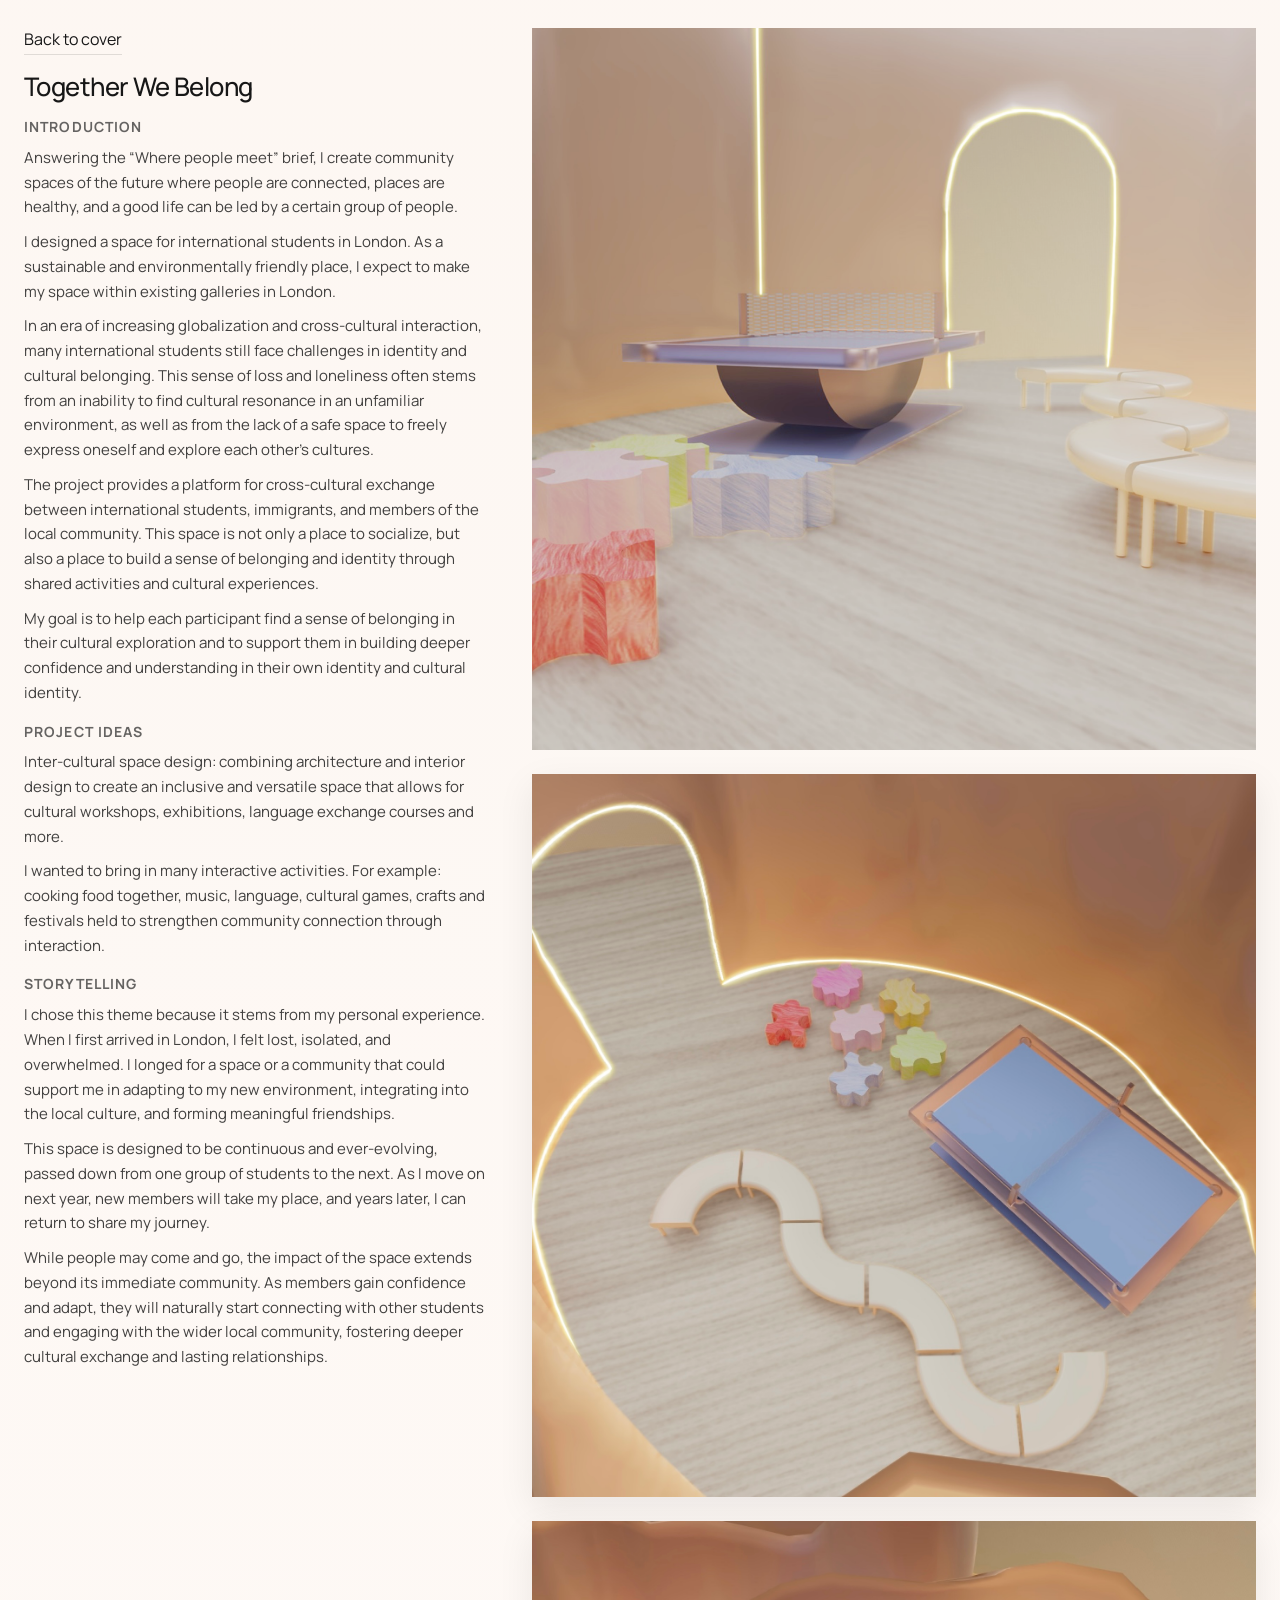
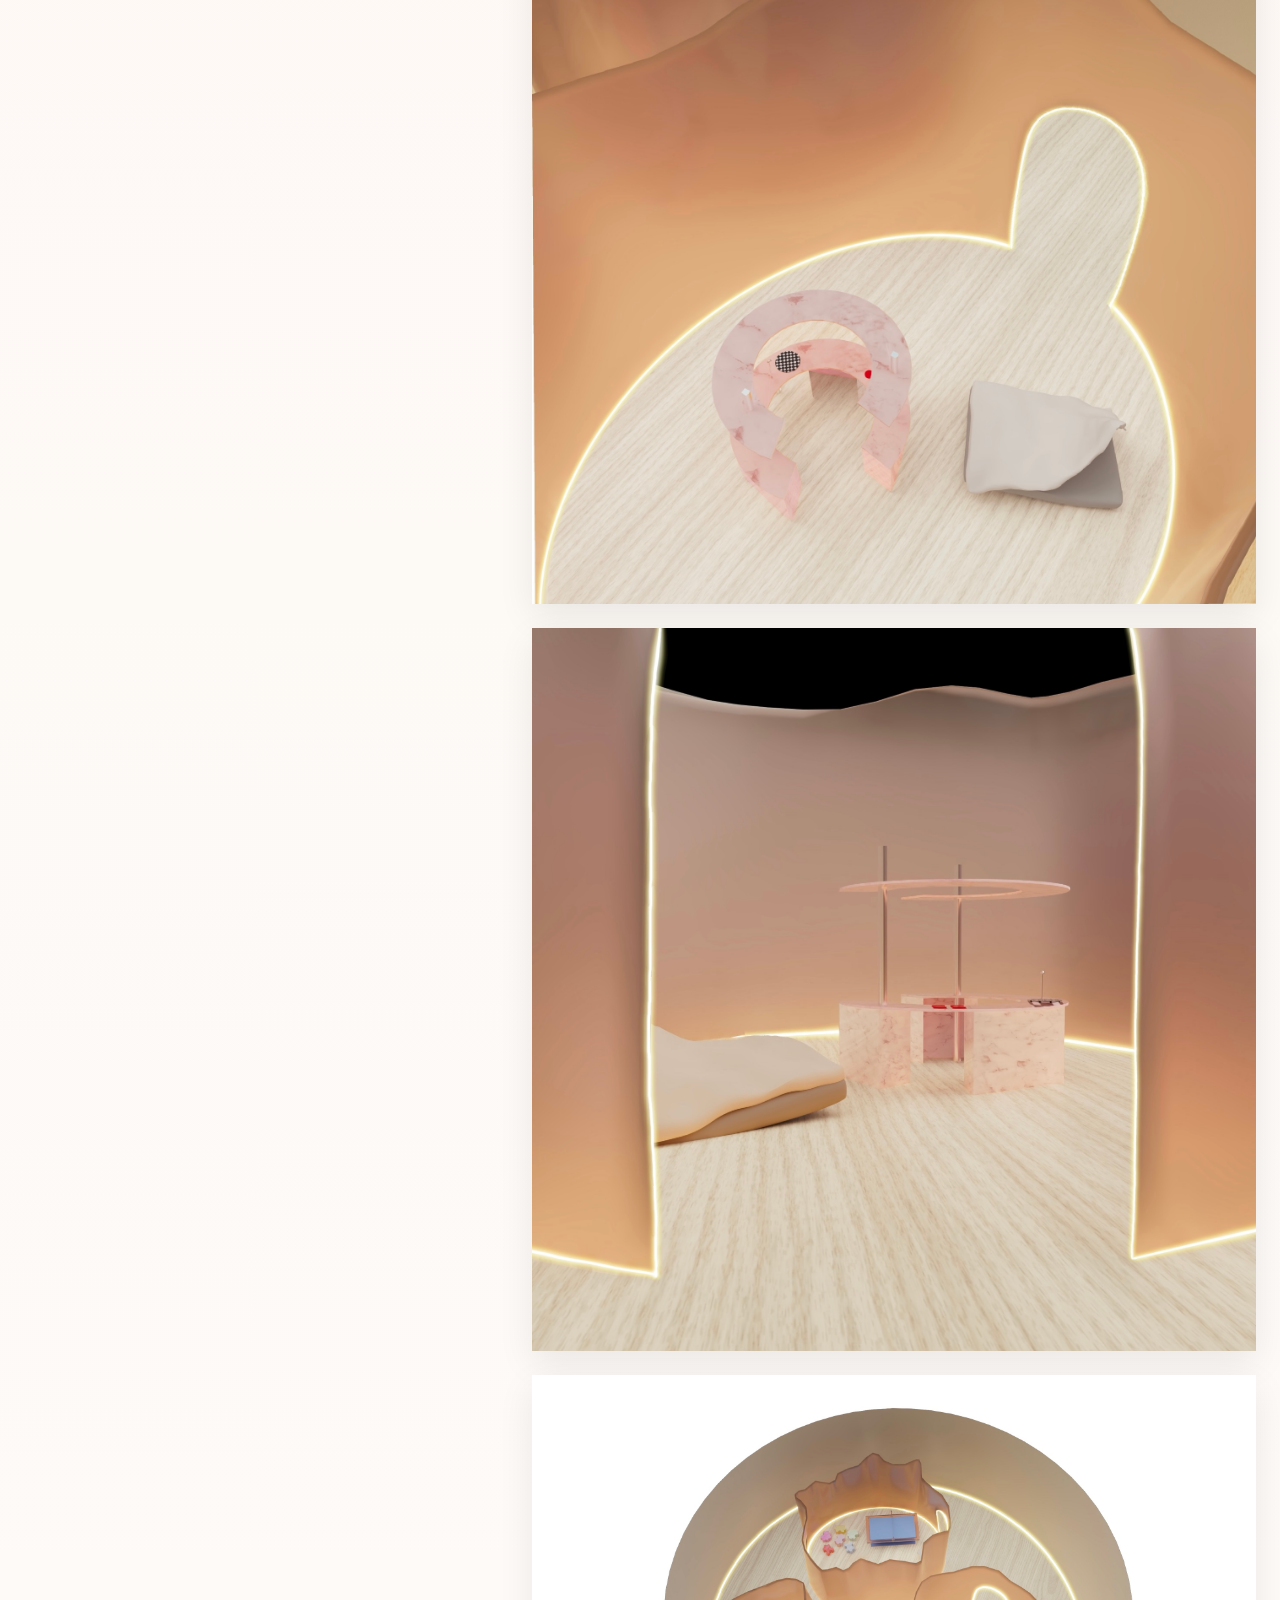
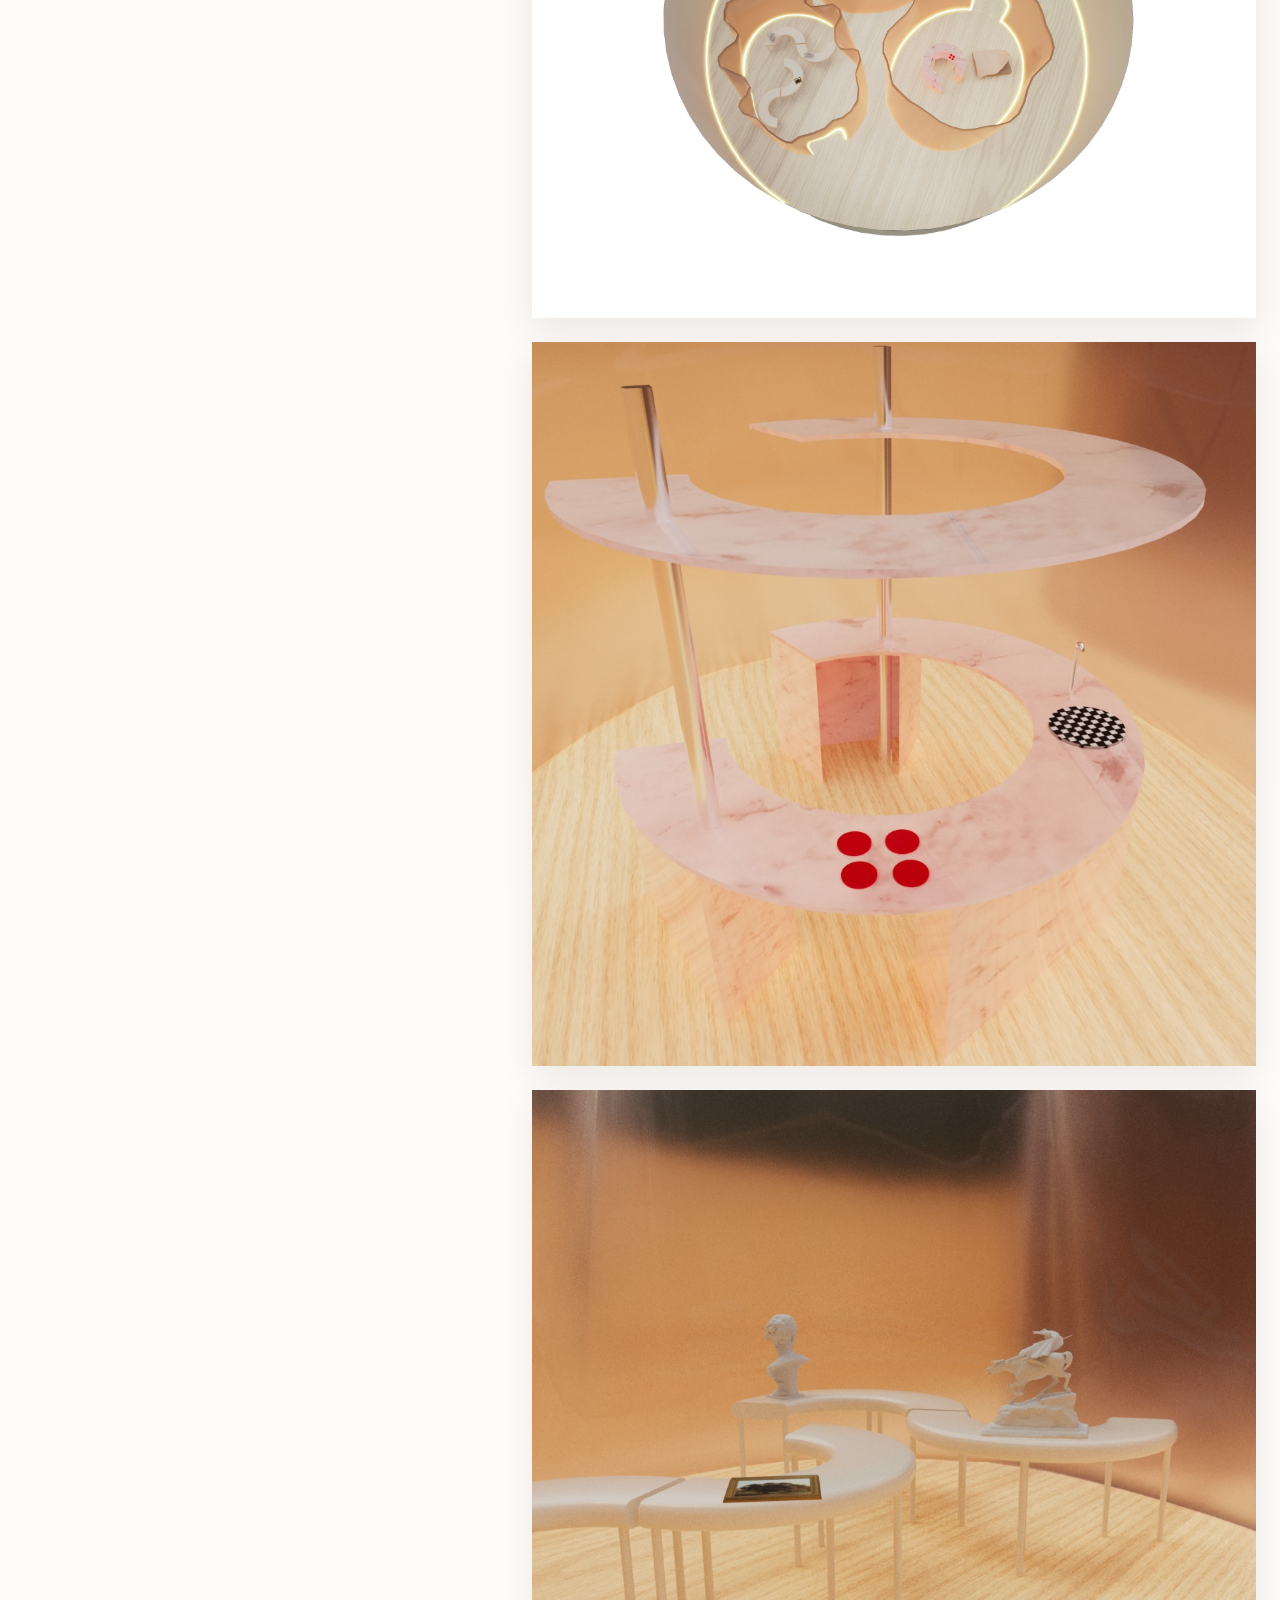
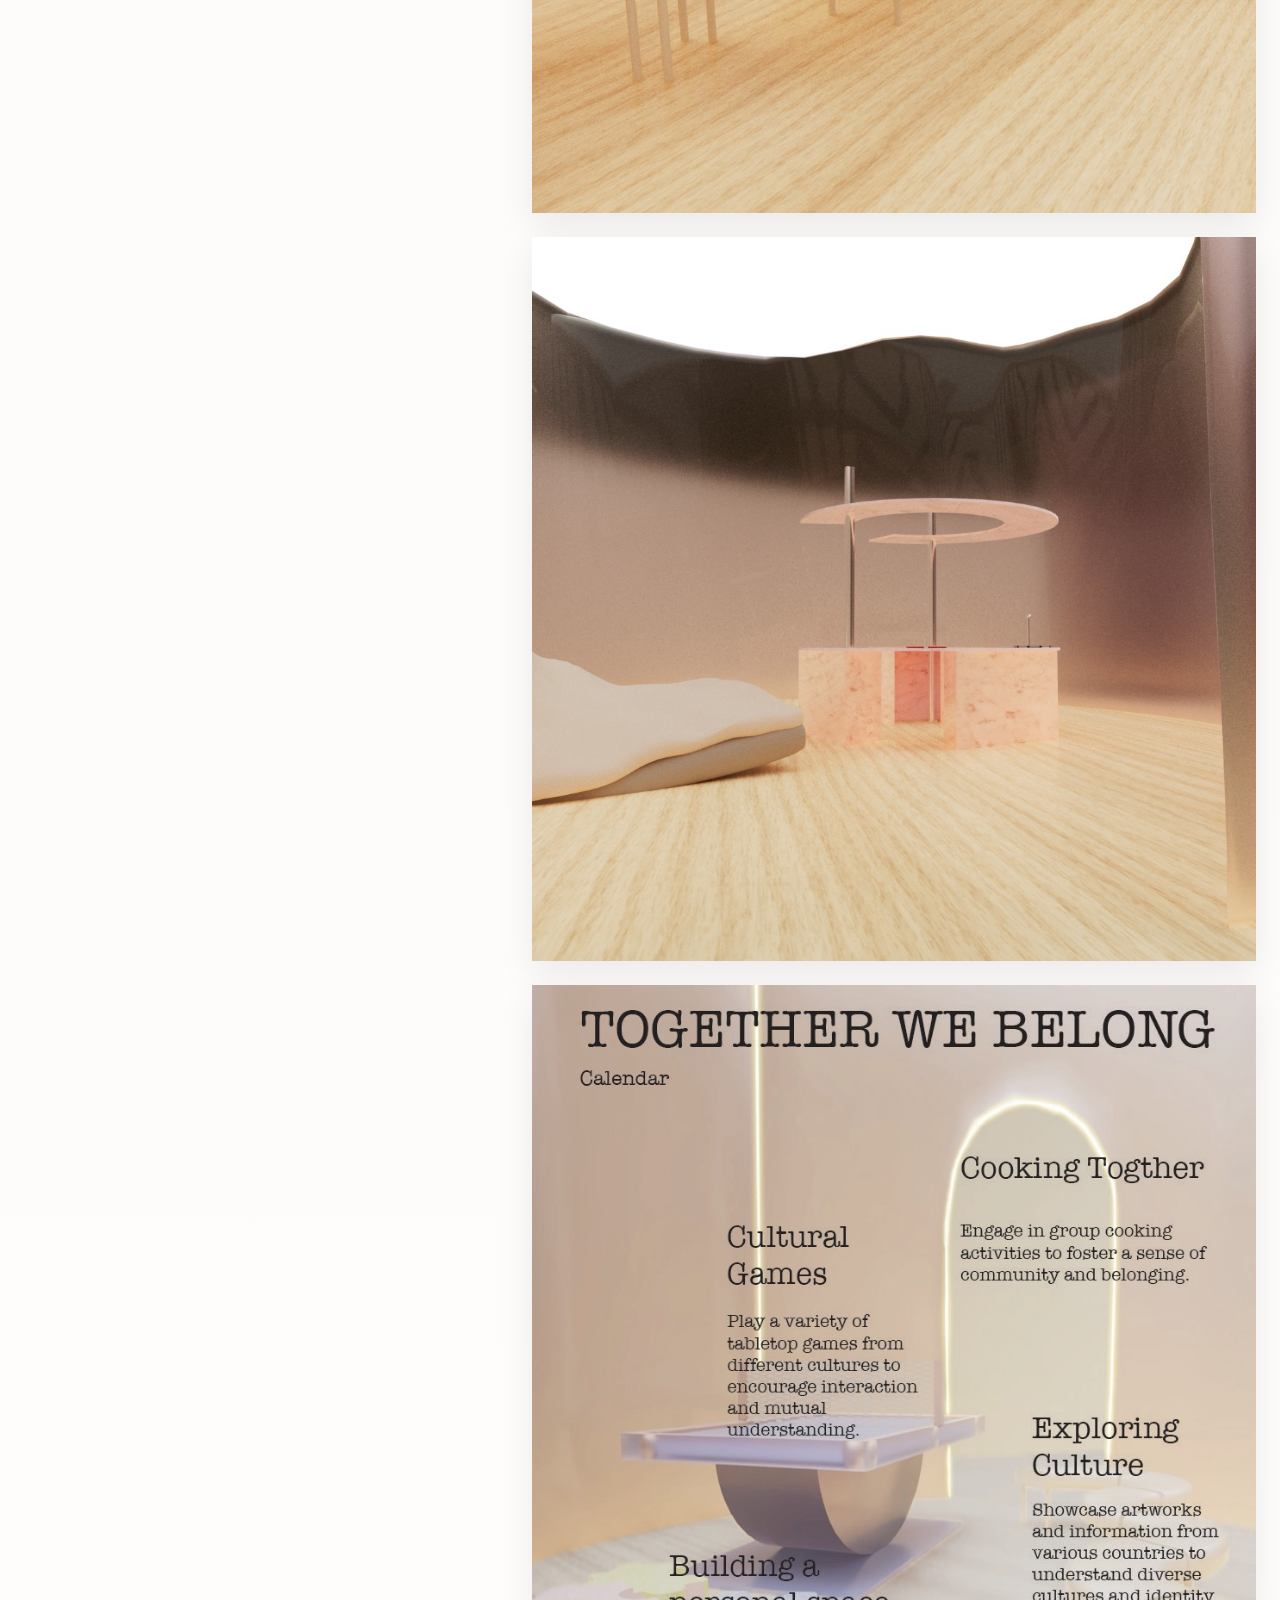
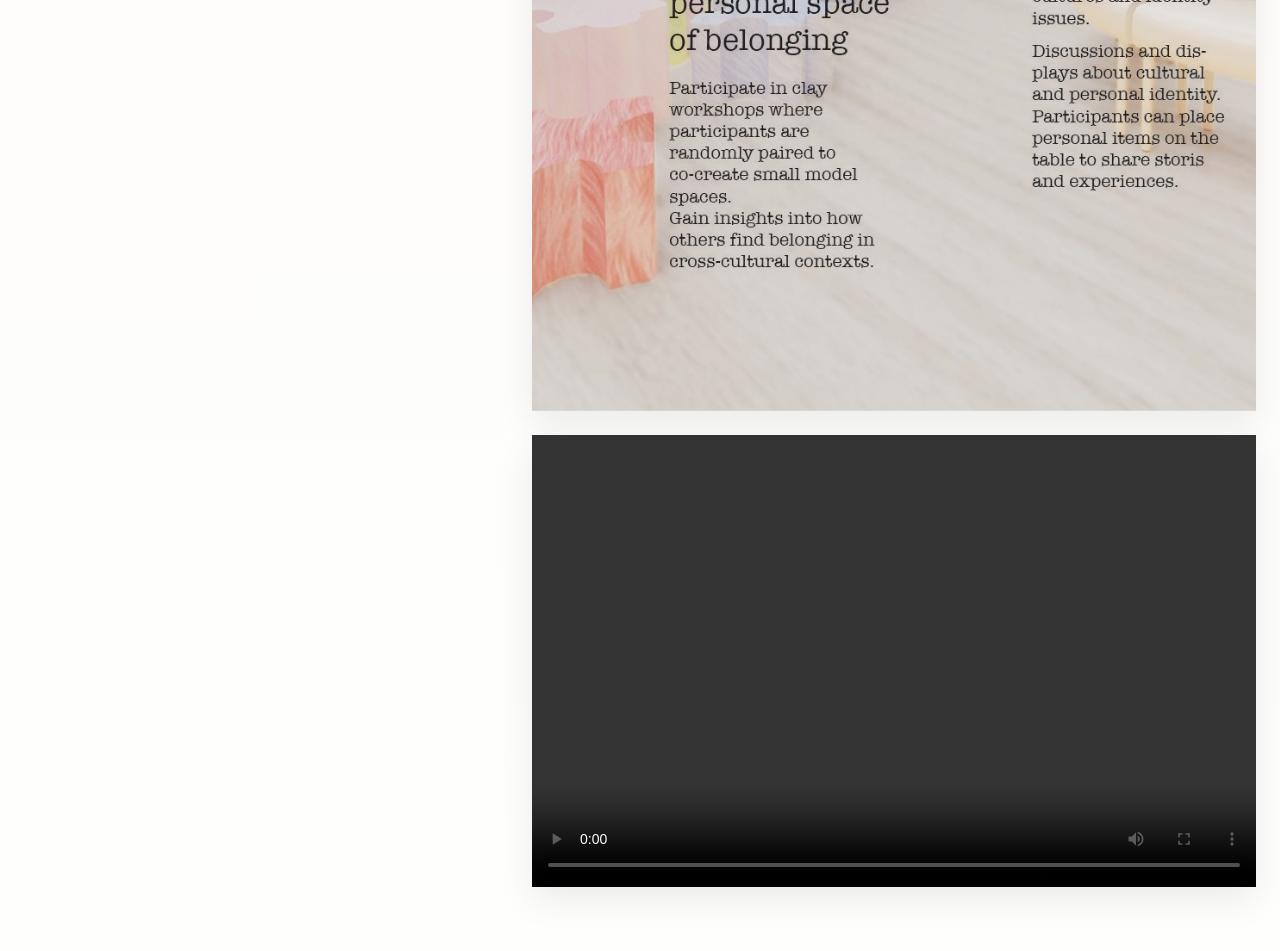
==== project-1.html @ 20ea22ce "Initial portfolio site" ====
<!DOCTYPE html>
<html lang="zh-CN">
  <head>
    <meta charset="UTF-8" />
    <meta name="viewport" content="width=device-width, initial-scale=1.0" />
    <title>Together We Belong</title>
    <link rel="preconnect" href="https://fonts.googleapis.com" />
    <link rel="preconnect" href="https://fonts.gstatic.com" crossorigin />
    <link
      href="https://fonts.googleapis.com/css2?family=Cormorant+Garamond:wght@400;500;600&family=Manrope:wght@400;500;700&display=swap"
      rel="stylesheet"
    />
    <link rel="stylesheet" href="styles.css" />
  </head>
  <body class="detail-page">
    <main class="detail-shell detail-layout">
      <aside class="detail-sidebar">
        <a class="back-link" href="index.html">Back to cover</a>
        <h1 class="project-one-title">Together We Belong</h1>

        <section class="detail-text-block">
          <h2>Introduction</h2>
          <p>
            Answering the “Where people meet” brief, I create community spaces
            of the future where people are connected, places are healthy, and a
            good life can be led by a certain group of people.
          </p>
          <p>
            I designed a space for international students in London. As a
            sustainable and environmentally friendly place, I expect to make my
            space within existing galleries in London.
          </p>
          <p>
            In an era of increasing globalization and cross-cultural
            interaction, many international students still face challenges in
            identity and cultural belonging. This sense of loss and loneliness
            often stems from an inability to find cultural resonance in an
            unfamiliar environment, as well as from the lack of a safe space to
            freely express oneself and explore each other’s cultures.
          </p>
          <p>
            The project provides a platform for cross-cultural exchange between
            international students, immigrants, and members of the local
            community. This space is not only a place to socialize, but also a
            place to build a sense of belonging and identity through shared
            activities and cultural experiences.
          </p>
          <p>
            My goal is to help each participant find a sense of belonging in
            their cultural exploration and to support them in building deeper
            confidence and understanding in their own identity and cultural
            identity.
          </p>
        </section>

        <section class="detail-text-block">
          <h2>Project ideas</h2>
          <p>
            Inter-cultural space design: combining architecture and interior
            design to create an inclusive and versatile space that allows for
            cultural workshops, exhibitions, language exchange courses and more.
          </p>
          <p>
            I wanted to bring in many interactive activities. For example:
            cooking food together, music, language, cultural games, crafts and
            festivals held to strengthen community connection through
            interaction.
          </p>
        </section>

        <section class="detail-text-block">
          <h2>Storytelling</h2>
          <p>
            I chose this theme because it stems from my personal experience.
            When I first arrived in London, I felt lost, isolated, and
            overwhelmed. I longed for a space or a community that could support
            me in adapting to my new environment, integrating into the local
            culture, and forming meaningful friendships.
          </p>
          <p>
            This space is designed to be continuous and ever-evolving, passed
            down from one group of students to the next. As I move on next
            year, new members will take my place, and years later, I can return
            to share my journey.
          </p>
          <p>
            While people may come and go, the impact of the space extends
            beyond its immediate community. As members gain confidence and
            adapt, they will naturally start connecting with other students and
            engaging with the wider local community, fostering deeper cultural
            exchange and lasting relationships.
          </p>
        </section>
      </aside>

      <section class="detail-media-stack" aria-label="Together We Belong images">
        <figure class="detail-media-item detail-media-feature">
          <img src="1/Untitled-1.png" alt="Together We Belong cover image" />
        </figure>
        <figure class="detail-media-item"><img src="1/IMG_9172.JPG" alt="Together We Belong image 1" /></figure>
        <figure class="detail-media-item"><img src="1/IMG_9174.JPG" alt="Together We Belong image 2" /></figure>
        <figure class="detail-media-item"><img src="1/IMG_9175 2.JPG" alt="Together We Belong image 3" /></figure>
        <figure class="detail-media-item"><img src="1/IMG_9176.JPG" alt="Together We Belong image 4" /></figure>
        <figure class="detail-media-item"><img src="1/WhatsApp Image 2025-01-26 at 13.51.11.jpeg" alt="Together We Belong image 5" /></figure>
        <figure class="detail-media-item"><img src="1/WhatsApp Image 2025-01-26 at 13.51.11 (2).jpeg" alt="Together We Belong image 6" /></figure>
        <figure class="detail-media-item"><img src="1/WhatsApp Image 2025-01-26 at 14.06.18 (1).jpeg" alt="Together We Belong image 7" /></figure>
        <figure class="detail-media-item"><img src="1/jj.jpg" alt="Together We Belong image 8" /></figure>
        <figure class="detail-media-item detail-media-video">
          <video controls preload="metadata" src="1/cargo.mov"></video>
        </figure>
      </section>
    </main>
  </body>
</html>
---- styles.css ----
:root {
  --bg: #f8f6f1;
  --text: #171717;
  --muted: rgba(23, 23, 23, 0.66);
  --shadow: 0 22px 60px rgba(0, 0, 0, 0.16);
  --card: rgba(255, 255, 255, 0.72);
  --line: rgba(23, 23, 23, 0.12);
}

* {
  box-sizing: border-box;
}

html,
body {
  margin: 0;
  min-height: 100%;
}

body {
  font-family: "Manrope", sans-serif;
  color: var(--text);
  background: var(--bg);
}

html {
  scroll-behavior: smooth;
}

.home-shell {
  position: relative;
}

img,
video {
  display: block;
  max-width: 100%;
}

button {
  font: inherit;
}

.cover-shell {
  position: relative;
  height: 100vh;
  overflow: hidden;
  background: #fff;
  isolation: isolate;
}

.side-nav {
  position: absolute;
  top: 30px;
  left: 18px;
  bottom: 26px;
  z-index: 32;
  display: flex;
  flex-direction: column;
  justify-content: space-between;
  pointer-events: auto;
}

.side-nav-item {
  display: flex;
  flex-direction: column;
  gap: 8px;
  color: #c9c9c9;
  text-decoration: none;
  font-family: "Lato", sans-serif;
}

.side-nav-index {
  font-size: 12px;
  line-height: 1;
  font-weight: 400;
  letter-spacing: -0.03em;
  font-family: "Lato", sans-serif;
}

.side-nav-label {
  font-size: clamp(12px, 0.96vw, 20px);
  line-height: 1;
  font-weight: 400;
  letter-spacing: -0.04em;
  margin-left: 44px;
}

.background-layer {
  position: absolute;
  inset: 0;
  padding: 30px 36px 0;
  background: #fff;
  opacity: 0;
  transform: scale(1.08);
  z-index: 0;
  will-change: transform, opacity;
  backface-visibility: hidden;
}

.background-copy {
  position: absolute;
  top: 30px;
  left: 92px;
  right: 92px;
  z-index: 30;
  width: 100%;
  color: #fff;
  display: grid;
  grid-template-columns: minmax(0, 1fr) minmax(320px, 560px);
  gap: 28px;
  align-items: start;
  pointer-events: none;
  mix-blend-mode: difference;
  isolation: isolate;
}

.background-title {
  margin: 0;
  font-family: "Manrope", sans-serif;
  font-size: clamp(28px, 3.5vw, 56px);
  line-height: 0.94;
  font-weight: 500;
  letter-spacing: -0.04em;
  transform: translateX(180px);
}

.background-subtitle {
  justify-self: end;
  margin: 0;
  max-width: 420px;
  font-family: "Manrope", sans-serif;
  font-size: clamp(12px, 1.15vw, 18px);
  line-height: 1.35;
  letter-spacing: 0.01em;
  text-align: left;
  transform: translateX(-430px);
}

.background-gradient {
  position: absolute;
  left: 0;
  right: 0;
  bottom: 0;
  height: min(26vh, 260px);
  background: linear-gradient(180deg, rgba(79, 141, 255, 0) 0%, rgba(79, 141, 255, 0.2) 34%, rgba(30, 92, 221, 0.82) 100%);
  pointer-events: none;
  z-index: 1;
  opacity: 1;
}

.hero-copy {
  position: relative;
  z-index: 3;
  width: min(420px, calc(100vw - 48px));
  padding: 32px 0 0 32px;
}

.eyebrow,
.detail-kicker {
  margin: 0 0 12px;
  font-size: 12px;
  letter-spacing: 0.28em;
  text-transform: uppercase;
  color: var(--muted);
}

.hero-copy h1,
.detail-header h1 {
  margin: 0;
  font-family: "Cormorant Garamond", serif;
  font-size: clamp(42px, 6vw, 86px);
  line-height: 0.94;
  font-weight: 500;
}

.hero-note {
  width: min(320px, 100%);
  margin: 18px 0 0;
  font-size: 14px;
  line-height: 1.7;
  color: var(--muted);
}

.vinyl-trigger {
  position: absolute;
  top: 50%;
  left: 50%;
  z-index: 4;
  width: min(54vw, 640px);
  padding: 0;
  border: 0;
  background: transparent;
  cursor: pointer;
  transform: translate(-50%, -50%);
}

.vinyl-trigger:hover {
  transform: translate(-50%, -50%) scale(1.015);
}

.vinyl-inner {
  position: relative;
  display: block;
  transform-origin: 50% 50%;
  will-change: transform, opacity;
  backface-visibility: hidden;
}

.vinyl {
  width: 100%;
  filter: drop-shadow(0 30px 50px rgba(0, 0, 0, 0.22));
  user-select: none;
  -webkit-user-drag: none;
  will-change: transform, opacity;
  backface-visibility: hidden;
}

.vinyl-state {
  transform-origin: 50% 50%;
}

.vinyl-state-1 {
  transform: scale(1.24);
}

.vinyl-state-2 {
  position: relative;
  inset: auto;
  opacity: 0;
  transform: scale(0.82);
}

.vinyl-spin-layer {
  position: absolute;
  inset: 0;
  display: block;
  will-change: transform, opacity;
  backface-visibility: hidden;
  transform: translateZ(0);
}

.vinyl-spin-layer.is-spinning {
  animation: vinyl-spin 5.8s linear infinite;
}

.gallery-viewport {
  position: absolute;
  inset: 0;
  z-index: 2;
  overflow: hidden;
  opacity: 0;
  will-change: opacity;
  backface-visibility: hidden;
}

.gallery-track {
  position: absolute;
  inset: 0;
  will-change: transform;
  backface-visibility: hidden;
  transform: translateZ(0);
}

.gallery-hit-layer {
  position: absolute;
  inset: 0;
  z-index: 20;
  pointer-events: none;
  will-change: transform;
  transform: translateZ(0);
}

.orbit-card {
  position: absolute;
  width: var(--card-width, 220px);
  opacity: 0;
  transform-origin: 50% 50%;
  transition:
    filter 0.35s ease,
    opacity 0.35s ease;
  will-change: transform, opacity, filter;
  backface-visibility: hidden;
  transform-style: preserve-3d;
  contain: layout paint style;
  pointer-events: none;
}

.orbit-card-duplicate {
  pointer-events: none !important;
}

.orbit-card img {
  width: 100%;
  height: auto;
  border-radius: 2px;
  box-shadow: var(--shadow);
}

.gallery-track.is-bursting .orbit-card img {
  box-shadow: none;
}

.orbit-card.transparent-art img {
  box-shadow: none;
  mix-blend-mode: multiply;
}

.orbit-card.is-link {
  cursor: pointer;
}

.orbit-card.detail-entry {
  z-index: 28 !important;
}

.gallery-track.is-hovering .orbit-card {
  opacity: 0.28;
  filter: blur(1.8px) saturate(0.7);
}

.gallery-track.is-hovering .orbit-card.is-focused {
  opacity: 1;
  filter: none;
  z-index: 12;
}

.gallery-track.is-hovering .orbit-card.is-focused img {
  box-shadow: 0 30px 70px rgba(0, 0, 0, 0.24);
}

.gallery-hit {
  position: absolute;
  border: 0;
  padding: 0;
  margin: 0;
  background: transparent;
  opacity: 0;
  pointer-events: none;
  cursor: default;
}

.gallery-hit.is-active {
  pointer-events: auto;
}

.gallery-hit.is-link {
  cursor: pointer;
}

@keyframes vinyl-spin {
  from {
    transform: translateZ(0) rotate(0deg);
  }

  to {
    transform: translateZ(0) rotate(360deg);
  }
}

.detail-page {
  background:
    linear-gradient(180deg, rgba(255, 248, 244, 0.82), rgba(255, 255, 255, 0.92)),
    #f6f2eb;
}

.project-two-panel {
  position: relative;
  min-height: 100vh;
  overflow: hidden;
  background:
    radial-gradient(circle at top, rgba(254, 248, 234, 0.96), rgba(255, 255, 255, 0.84)),
    #fffaf1;
  opacity: 1;
  pointer-events: auto;
}

.project-two-panel.is-visible {
  opacity: 1;
  pointer-events: auto;
}

.project-two-close {
  position: fixed;
  top: 22px;
  left: 24px;
  z-index: 30;
  border: 0;
  padding: 0;
  background: transparent;
  color: #151515;
  cursor: pointer;
  font-size: 13px;
  letter-spacing: 0.08em;
  text-transform: uppercase;
  mix-blend-mode: multiply;
  opacity: 0;
  pointer-events: none;
}

.project-two-hero {
  position: absolute;
  inset: 0;
  z-index: 20;
  border: 0;
  padding: 0;
  background: transparent;
  cursor: pointer;
  overflow: hidden;
  will-change: transform, border-radius;
  backface-visibility: hidden;
}

.project-two-hero img {
  width: 100%;
  height: 100%;
  object-fit: cover;
  will-change: transform;
  backface-visibility: hidden;
}

.project-two-overlay {
  position: absolute;
  inset: auto 0 0 0;
  display: flex;
  justify-content: space-between;
  align-items: end;
  padding: 28px 32px;
  color: #fff;
  background: linear-gradient(180deg, transparent, rgba(0, 0, 0, 0.56));
  font-size: 14px;
  letter-spacing: 0.08em;
  text-transform: uppercase;
}

.project-two-title {
  font-family: "Cormorant Garamond", serif;
  font-size: clamp(32px, 4vw, 56px);
  letter-spacing: 0;
  text-transform: none;
}

.project-two-gallery {
  position: absolute;
  inset: 0;
  pointer-events: none;
}

.project-two-card {
  position: absolute;
  top: 50%;
  left: 50%;
  width: clamp(160px, var(--card-width, 16vw), 340px);
  margin: 0;
  opacity: 0;
  transform: translate3d(-50%, -50%, 0) scale(0.86);
  will-change: transform, opacity;
  backface-visibility: hidden;
  transform-style: preserve-3d;
  pointer-events: auto;
}

.project-two-card img {
  width: 100%;
  display: block;
  border-radius: 18px;
  box-shadow: 0 28px 70px rgba(18, 18, 18, 0.18);
}

.project-two-panel[data-state="open"] .project-two-gallery {
  pointer-events: auto;
}

.project-two-panel[data-state="open"] .project-two-close {
  opacity: 1;
  pointer-events: auto;
}

.project-two-panel[data-state="open"] .project-two-card:hover {
  z-index: 12;
}

.project-two-panel[data-state="open"] .project-two-card:hover img {
  box-shadow: 0 34px 90px rgba(18, 18, 18, 0.24);
}

.detail-shell {
  width: min(1280px, calc(100vw - 48px));
  margin: 0 auto;
  padding: 28px 0 64px;
}

.detail-layout {
  display: grid;
  grid-template-columns: minmax(260px, 0.86fr) minmax(0, 1.34fr);
  gap: 44px;
  align-items: start;
}

.detail-sidebar {
  position: sticky;
  top: 24px;
  display: grid;
  gap: 18px;
  align-content: start;
}

.detail-sidebar h1 {
  margin: 0;
  font-family: "Cormorant Garamond", serif;
  font-size: clamp(42px, 4.6vw, 78px);
  line-height: 0.94;
  font-weight: 500;
}

.detail-text-block {
  display: grid;
  gap: 10px;
}

.detail-text-block h2 {
  margin: 0;
  font-size: 14px;
  line-height: 1.2;
  letter-spacing: 0.08em;
  text-transform: uppercase;
  color: var(--muted);
}

.detail-text-block p,
.detail-award {
  margin: 0;
  font-size: 15px;
  line-height: 1.65;
  color: rgba(23, 23, 23, 0.82);
}

.detail-sidebar .project-one-title {
  font-family: "Manrope", sans-serif;
  font-size: clamp(24px, 2vw, 34px);
  line-height: 1.1;
  font-weight: 500;
  letter-spacing: -0.02em;
}

.detail-media-stack {
  display: grid;
  gap: 24px;
}

.detail-media-item {
  margin: 0;
  border-radius: 0;
  overflow: hidden;
  background: rgba(255, 255, 255, 0.8);
  box-shadow: 0 12px 34px rgba(0, 0, 0, 0.08);
}

.detail-media-item img,
.detail-media-item video {
  width: 100%;
  display: block;
  height: auto;
  object-fit: cover;
}

.detail-media-feature {
  box-shadow: none;
}

.detail-media-video video {
  aspect-ratio: 16 / 10;
}

.detail-header {
  display: grid;
  gap: 10px;
  padding: 8px 0 36px;
}

.back-link {
  width: fit-content;
  color: var(--text);
  text-decoration: none;
  border-bottom: 1px solid var(--line);
  padding-bottom: 4px;
}

.detail-grid {
  display: grid;
  grid-template-columns: repeat(12, minmax(0, 1fr));
  gap: 18px;
}

.detail-card {
  grid-column: span 4;
  margin: 0;
  overflow: hidden;
  border-radius: 16px;
  background: var(--card);
  box-shadow: var(--shadow);
}

.detail-card img,
.detail-card video {
  width: 100%;
  height: 100%;
  object-fit: cover;
}

.feature-card {
  grid-column: 1 / -1;
}

.detail-video {
  grid-column: span 8;
}

@media (max-width: 900px) {
  .hero-copy {
    width: calc(100vw - 40px);
    padding: 24px 0 0 20px;
  }

  .hero-note {
    width: min(300px, 100%);
  }

  .vinyl-trigger {
    width: min(76vw, 520px);
    top: 50%;
  }

  .detail-card,
  .detail-video {
    grid-column: span 6;
  }

  .detail-layout {
    grid-template-columns: 1fr;
    gap: 28px;
  }

  .detail-sidebar {
    position: relative;
    top: auto;
  }

  .project-two-card {
    width: clamp(132px, var(--card-width, 24vw), 250px);
  }
}

@media (max-width: 640px) {
  .background-layer {
    padding: 18px 18px 0;
  }

  .background-copy {
    top: 18px;
    left: 24px;
    right: 24px;
    grid-template-columns: 1fr;
    gap: 10px;
    color: #fff;
  }

  .background-subtitle {
    justify-self: start;
    max-width: 100%;
    line-height: 1.3;
    transform: none;
  }

  .background-title {
    transform: none;
  }

  .side-nav {
    top: 18px;
    left: 10px;
    bottom: 18px;
  }

  .side-nav-index {
    font-size: 10px;
  }

  .side-nav-label {
    font-size: 12px;
    margin-left: 28px;
  }

  .hero-copy h1,
  .detail-header h1 {
    font-size: clamp(36px, 14vw, 62px);
  }

  .hero-note {
    font-size: 13px;
  }

  .vinyl-trigger {
    width: min(90vw, 420px);
    top: 50%;
  }

  .detail-shell {
    width: min(100vw - 24px, 1280px);
    padding-bottom: 40px;
  }

  .detail-grid {
    grid-template-columns: repeat(1, minmax(0, 1fr));
    gap: 14px;
  }

  .detail-card,
  .detail-video,
  .feature-card {
    grid-column: auto;
  }

  .project-two-close {
    top: 18px;
    left: 18px;
  }

  .project-two-overlay {
    padding: 18px 20px;
    gap: 16px;
    align-items: flex-start;
    flex-direction: column;
  }

  .project-two-card {
    width: clamp(120px, var(--card-width, 34vw), 210px);
  }
}
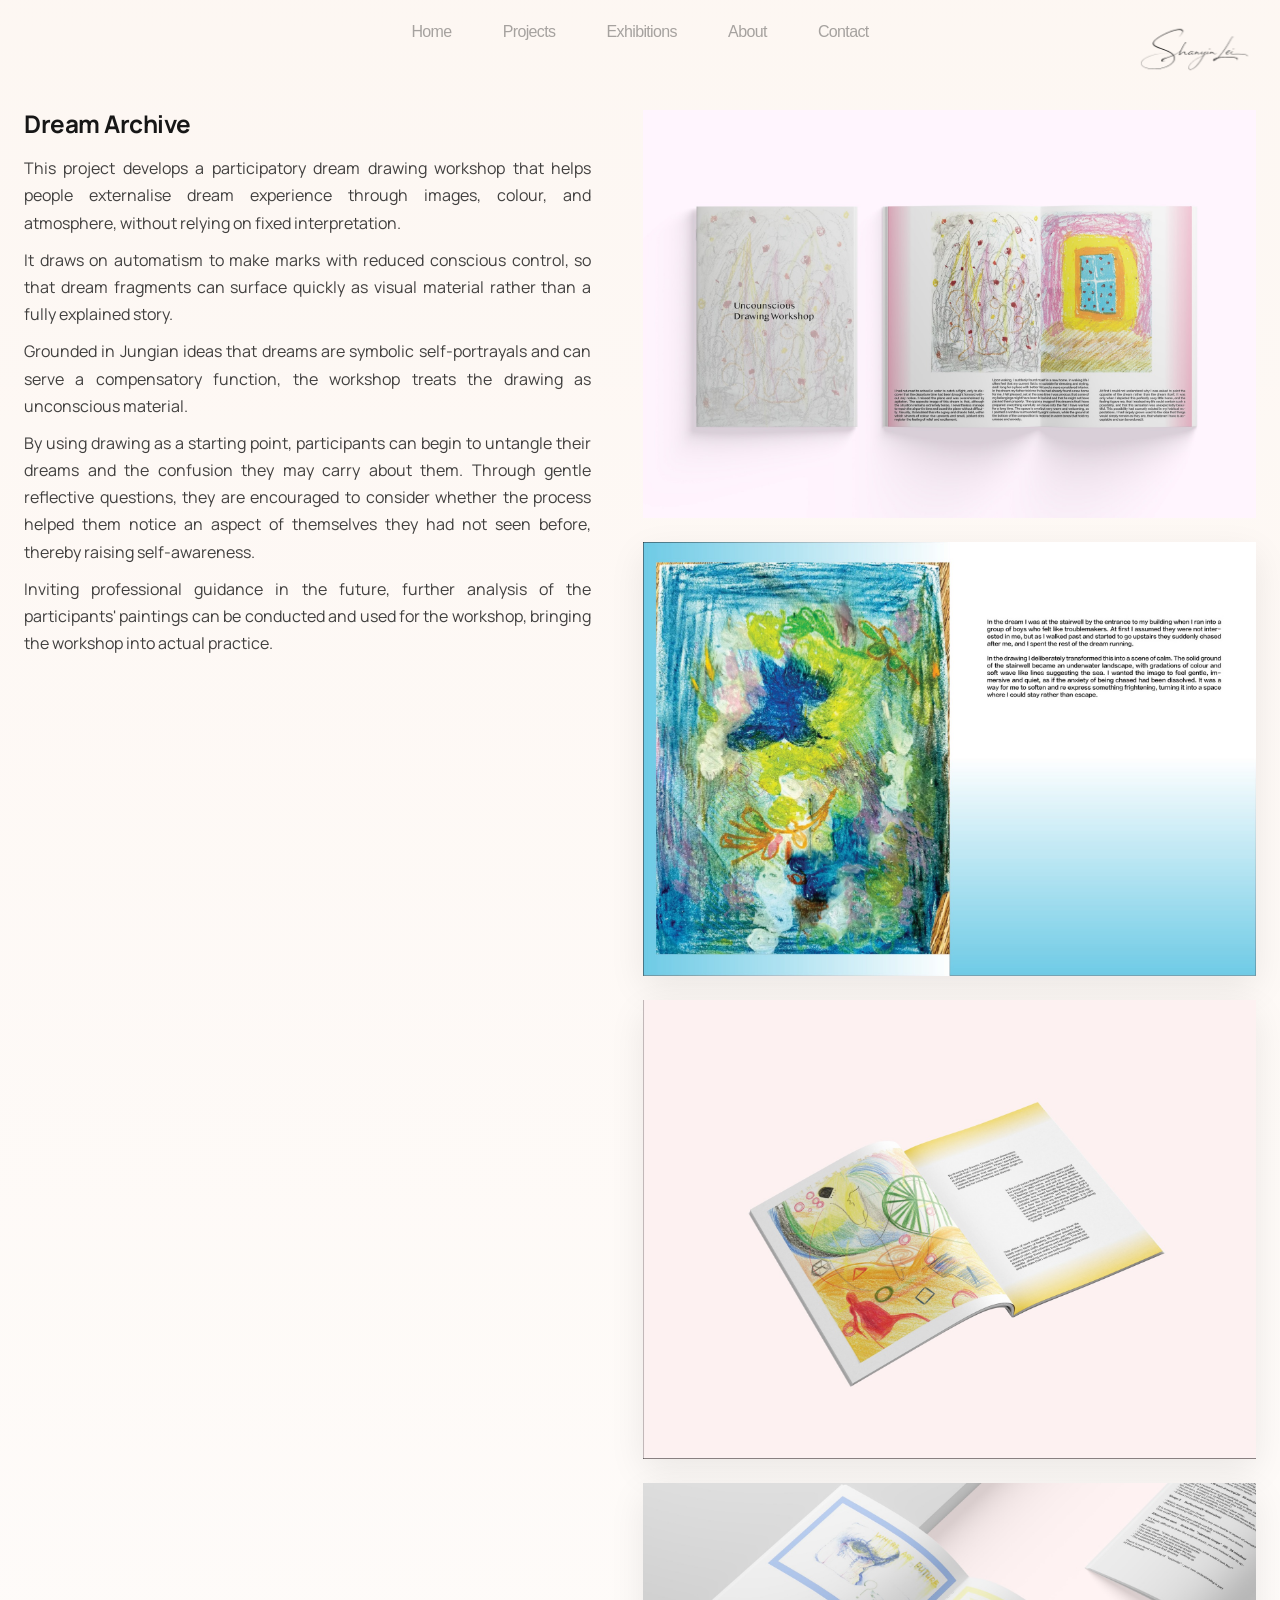
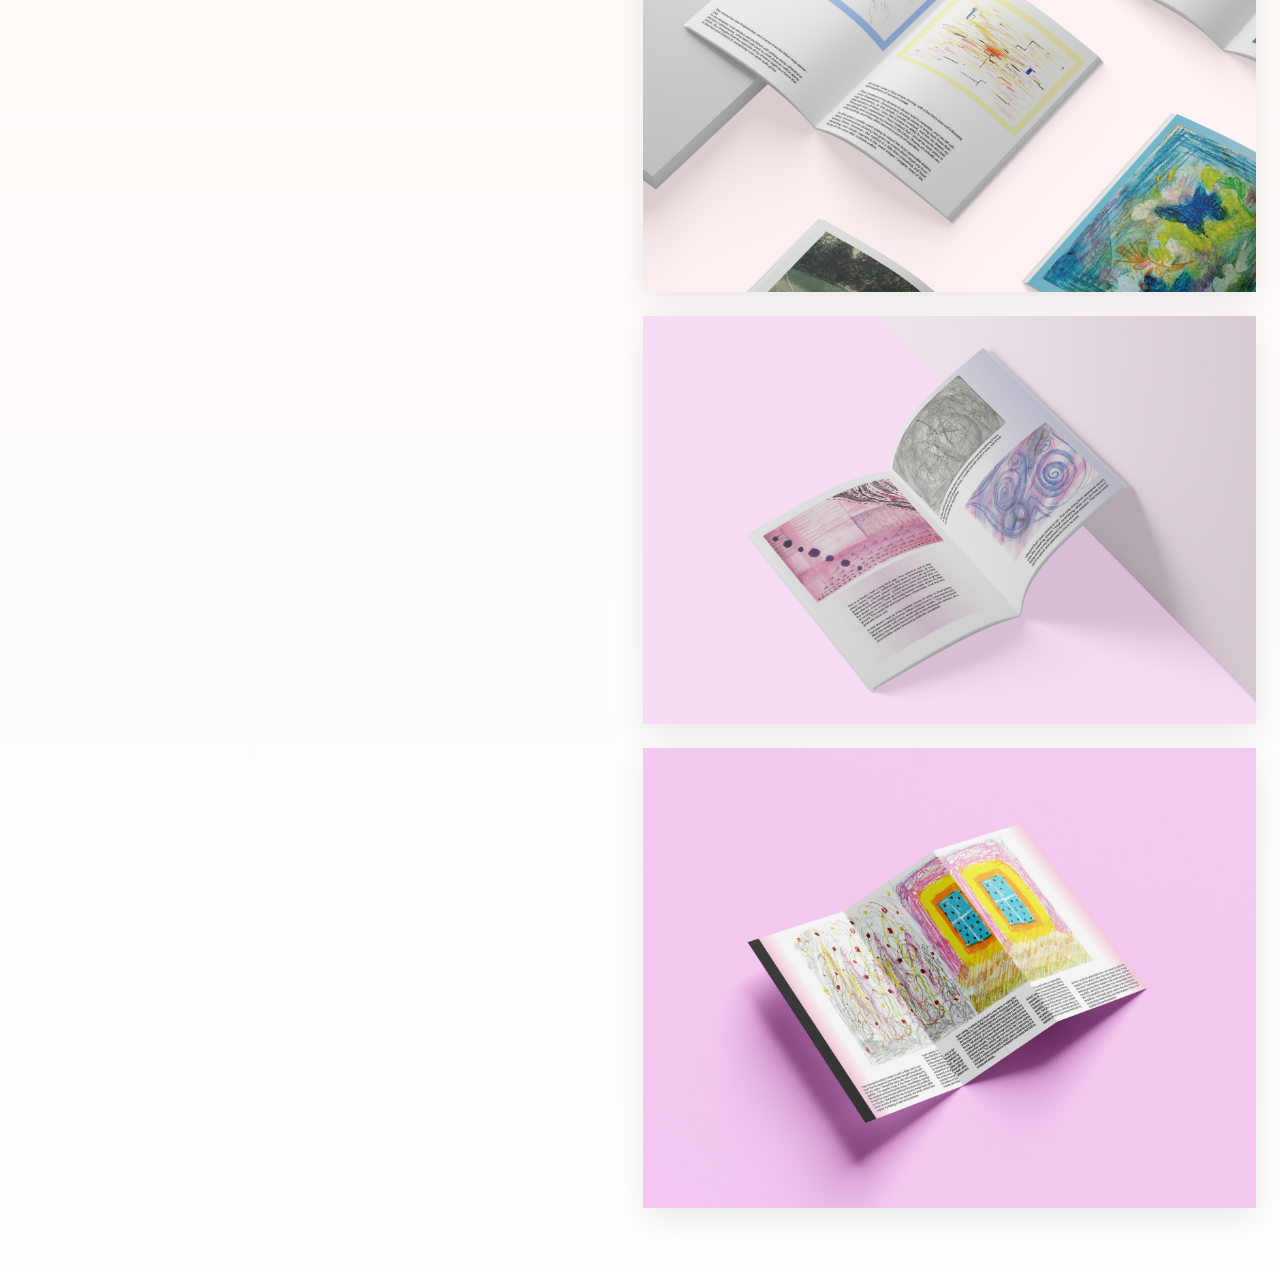
==== commit 70a233df: "Build project detail pages" ====
--- a/project-1.html
+++ b/project-1.html
@@ -3,7 +3,7 @@
   <head>
     <meta charset="UTF-8" />
     <meta name="viewport" content="width=device-width, initial-scale=1.0" />
-    <title>Together We Belong</title>
+    <title>Dream Archive</title>
     <link rel="preconnect" href="https://fonts.googleapis.com" />
     <link rel="preconnect" href="https://fonts.gstatic.com" crossorigin />
     <link
@@ -13,101 +13,45 @@
     <link rel="stylesheet" href="styles.css" />
   </head>
   <body class="detail-page">
+    <nav class="side-nav" aria-label="Main navigation">
+      <a class="side-nav-item" href="index.html#home"><span class="side-nav-label">Home</span></a>
+      <a class="side-nav-item" href="index.html#projects"><span class="side-nav-label">Projects</span></a>
+      <a class="side-nav-item" href="index.html#exhibitions"><span class="side-nav-label">Exhibitions</span></a>
+      <a class="side-nav-item" href="index.html#about"><span class="side-nav-label">About</span></a>
+      <a class="side-nav-item" href="index.html#contact"><span class="side-nav-label">Contact</span></a>
+    </nav>
+    <img class="signature-mark" src="签名.png" alt="" />
+
     <main class="detail-shell detail-layout">
       <aside class="detail-sidebar">
-        <a class="back-link" href="index.html">Back to cover</a>
-        <h1 class="project-one-title">Together We Belong</h1>
+        <h1>Dream Archive</h1>
 
         <section class="detail-text-block">
-          <h2>Introduction</h2>
           <p>
-            Answering the “Where people meet” brief, I create community spaces
-            of the future where people are connected, places are healthy, and a
-            good life can be led by a certain group of people.
+            This project develops a participatory dream drawing workshop that helps people externalise dream experience through images, colour, and atmosphere, without relying on fixed interpretation.
           </p>
           <p>
-            I designed a space for international students in London. As a
-            sustainable and environmentally friendly place, I expect to make my
-            space within existing galleries in London.
+            It draws on automatism to make marks with reduced conscious control, so that dream fragments can surface quickly as visual material rather than a fully explained story.
           </p>
           <p>
-            In an era of increasing globalization and cross-cultural
-            interaction, many international students still face challenges in
-            identity and cultural belonging. This sense of loss and loneliness
-            often stems from an inability to find cultural resonance in an
-            unfamiliar environment, as well as from the lack of a safe space to
-            freely express oneself and explore each other’s cultures.
+            Grounded in Jungian ideas that dreams are symbolic self-portrayals and can serve a compensatory function, the workshop treats the drawing as unconscious material.
           </p>
           <p>
-            The project provides a platform for cross-cultural exchange between
-            international students, immigrants, and members of the local
-            community. This space is not only a place to socialize, but also a
-            place to build a sense of belonging and identity through shared
-            activities and cultural experiences.
+            By using drawing as a starting point, participants can begin to untangle their dreams and the confusion they may carry about them. Through gentle reflective questions, they are encouraged to consider whether the process helped them notice an aspect of themselves they had not seen before, thereby raising self-awareness.
           </p>
           <p>
-            My goal is to help each participant find a sense of belonging in
-            their cultural exploration and to support them in building deeper
-            confidence and understanding in their own identity and cultural
-            identity.
-          </p>
-        </section>
-
-        <section class="detail-text-block">
-          <h2>Project ideas</h2>
-          <p>
-            Inter-cultural space design: combining architecture and interior
-            design to create an inclusive and versatile space that allows for
-            cultural workshops, exhibitions, language exchange courses and more.
-          </p>
-          <p>
-            I wanted to bring in many interactive activities. For example:
-            cooking food together, music, language, cultural games, crafts and
-            festivals held to strengthen community connection through
-            interaction.
-          </p>
-        </section>
-
-        <section class="detail-text-block">
-          <h2>Storytelling</h2>
-          <p>
-            I chose this theme because it stems from my personal experience.
-            When I first arrived in London, I felt lost, isolated, and
-            overwhelmed. I longed for a space or a community that could support
-            me in adapting to my new environment, integrating into the local
-            culture, and forming meaningful friendships.
-          </p>
-          <p>
-            This space is designed to be continuous and ever-evolving, passed
-            down from one group of students to the next. As I move on next
-            year, new members will take my place, and years later, I can return
-            to share my journey.
-          </p>
-          <p>
-            While people may come and go, the impact of the space extends
-            beyond its immediate community. As members gain confidence and
-            adapt, they will naturally start connecting with other students and
-            engaging with the wider local community, fostering deeper cultural
-            exchange and lasting relationships.
+            Inviting professional guidance in the future, further analysis of the participants' paintings can be conducted and used for the workshop, bringing the workshop into actual practice.
           </p>
         </section>
       </aside>
 
-      <section class="detail-media-stack" aria-label="Together We Belong images">
-        <figure class="detail-media-item detail-media-feature">
-          <img src="1/Untitled-1.png" alt="Together We Belong cover image" />
-        </figure>
-        <figure class="detail-media-item"><img src="1/IMG_9172.JPG" alt="Together We Belong image 1" /></figure>
-        <figure class="detail-media-item"><img src="1/IMG_9174.JPG" alt="Together We Belong image 2" /></figure>
-        <figure class="detail-media-item"><img src="1/IMG_9175 2.JPG" alt="Together We Belong image 3" /></figure>
-        <figure class="detail-media-item"><img src="1/IMG_9176.JPG" alt="Together We Belong image 4" /></figure>
-        <figure class="detail-media-item"><img src="1/WhatsApp Image 2025-01-26 at 13.51.11.jpeg" alt="Together We Belong image 5" /></figure>
-        <figure class="detail-media-item"><img src="1/WhatsApp Image 2025-01-26 at 13.51.11 (2).jpeg" alt="Together We Belong image 6" /></figure>
-        <figure class="detail-media-item"><img src="1/WhatsApp Image 2025-01-26 at 14.06.18 (1).jpeg" alt="Together We Belong image 7" /></figure>
-        <figure class="detail-media-item"><img src="1/jj.jpg" alt="Together We Belong image 8" /></figure>
-        <figure class="detail-media-item detail-media-video">
-          <video controls preload="metadata" src="1/cargo.mov"></video>
-        </figure>
+      <section class="detail-media-stack" aria-label="Dream Archive images">
+        <figure class="detail-media-item detail-media-feature"><img src="主项目1/第一张.jpg" alt="Dream Archive cover image" /></figure>
+        <figure class="detail-media-item"><img src="主项目1/Untitled-311.jpg" alt="Dream Archive image 1" /></figure>
+        <figure class="detail-media-item"><img src="主项目1/4 copy.jpg" alt="Dream Archive image 2" /></figure>
+        <figure class="detail-media-item"><img src="主项目1/6 copy.jpg" alt="Dream Archive image 3" /></figure>
+        <figure class="detail-media-item"><img src="主项目1/10 copy.jpg" alt="Dream Archive image 4" /></figure>
+        <figure class="detail-media-item"><img src="主项目1/小新的宝藏屋 (49) copy.jpg" alt="Dream Archive image 5" /></figure>
       </section>
     </main>
   </body>
--- a/styles.css
+++ b/styles.css
@@ -29,6 +29,29 @@
 
 .home-shell {
   position: relative;
+  isolation: isolate;
+}
+
+.site-gradient {
+  position: fixed;
+  left: 0;
+  right: 0;
+  bottom: 0;
+  height: min(34vh, 340px);
+  pointer-events: none;
+  z-index: 1;
+  opacity: 1;
+  transition:
+    background 0.55s ease,
+    opacity 0.55s ease;
+}
+
+.site-gradient-blue {
+  background: linear-gradient(180deg, rgba(79, 141, 255, 0) 0%, rgba(79, 141, 255, 0.2) 34%, rgba(30, 92, 221, 0.82) 100%);
+}
+
+.site-gradient-green {
+  background: linear-gradient(180deg, rgba(102, 205, 132, 0) 0%, rgba(102, 205, 132, 0.22) 34%, rgba(35, 160, 88, 0.84) 100%);
 }
 
 img,
@@ -46,44 +69,52 @@
   height: 100vh;
   overflow: hidden;
   background: #fff;
-  isolation: isolate;
 }
 
 .side-nav {
-  position: absolute;
-  top: 30px;
-  left: 18px;
-  bottom: 26px;
+  position: fixed;
+  top: 24px;
+  left: 0;
+  right: 0;
   z-index: 32;
   display: flex;
-  flex-direction: column;
-  justify-content: space-between;
+  flex-direction: row;
+  align-items: center;
+  justify-content: center;
+  gap: clamp(26px, 4vw, 54px);
   pointer-events: auto;
 }
 
 .side-nav-item {
   display: flex;
-  flex-direction: column;
-  gap: 8px;
+  align-items: center;
   color: #c9c9c9;
   text-decoration: none;
   font-family: "Lato", sans-serif;
 }
 
-.side-nav-index {
-  font-size: 12px;
-  line-height: 1;
-  font-weight: 400;
-  letter-spacing: -0.03em;
-  font-family: "Lato", sans-serif;
-}
-
 .side-nav-label {
-  font-size: clamp(12px, 0.96vw, 20px);
+  font-size: clamp(16px, 1.15vw, 22px);
   line-height: 1;
   font-weight: 400;
   letter-spacing: -0.04em;
-  margin-left: 44px;
+}
+
+.detail-page .side-nav {
+  color: var(--text);
+}
+
+.detail-page .side-nav-item {
+  color: rgba(23, 23, 23, 0.38);
+}
+
+.signature-mark {
+  position: fixed;
+  top: 22px;
+  right: 28px;
+  z-index: 34;
+  width: clamp(82px, 9vw, 132px);
+  pointer-events: none;
 }
 
 .background-layer {
@@ -100,16 +131,16 @@
 
 .background-copy {
   position: absolute;
-  top: 30px;
-  left: 92px;
-  right: 92px;
-  z-index: 30;
-  width: 100%;
+  top: 118px;
+  left: 68px;
+  right: 68px;
+  z-index: 3;
+  width: auto;
   color: #fff;
-  display: grid;
-  grid-template-columns: minmax(0, 1fr) minmax(320px, 560px);
-  gap: 28px;
-  align-items: start;
+  display: flex;
+  align-items: baseline;
+  justify-content: flex-start;
+  gap: clamp(44px, 5vw, 96px);
   pointer-events: none;
   mix-blend-mode: difference;
   isolation: isolate;
@@ -118,35 +149,23 @@
 .background-title {
   margin: 0;
   font-family: "Manrope", sans-serif;
-  font-size: clamp(28px, 3.5vw, 56px);
-  line-height: 0.94;
+  font-size: clamp(40px, 5vw, 82px);
+  line-height: 0.96;
   font-weight: 500;
   letter-spacing: -0.04em;
-  transform: translateX(180px);
+  transform: none;
 }
 
 .background-subtitle {
-  justify-self: end;
-  margin: 0;
-  max-width: 420px;
+  margin: 0;
+  max-width: none;
   font-family: "Manrope", sans-serif;
-  font-size: clamp(12px, 1.15vw, 18px);
-  line-height: 1.35;
-  letter-spacing: 0.01em;
+  font-size: clamp(34px, 4.6vw, 76px);
+  line-height: 0.98;
+  letter-spacing: -0.04em;
   text-align: left;
-  transform: translateX(-430px);
-}
-
-.background-gradient {
-  position: absolute;
-  left: 0;
-  right: 0;
-  bottom: 0;
-  height: min(26vh, 260px);
-  background: linear-gradient(180deg, rgba(79, 141, 255, 0) 0%, rgba(79, 141, 255, 0.2) 34%, rgba(30, 92, 221, 0.82) 100%);
-  pointer-events: none;
-  z-index: 1;
-  opacity: 1;
+  white-space: nowrap;
+  transform: none;
 }
 
 .hero-copy {
@@ -184,10 +203,10 @@
 
 .vinyl-trigger {
   position: absolute;
-  top: 50%;
+  top: 57%;
   left: 50%;
   z-index: 4;
-  width: min(54vw, 640px);
+  width: min(46vw, 540px);
   padding: 0;
   border: 0;
   background: transparent;
@@ -244,16 +263,22 @@
   animation: vinyl-spin 5.8s linear infinite;
 }
 
-.gallery-viewport {
+.hero-gallery-viewport {
   position: absolute;
   inset: 0;
-  z-index: 2;
+  z-index: 12;
   overflow: hidden;
   opacity: 0;
+  pointer-events: none;
   will-change: opacity;
   backface-visibility: hidden;
 }
 
+.cover-shell[data-state="open"] .hero-gallery-viewport {
+  pointer-events: auto;
+}
+
+.hero-gallery-track,
 .gallery-track {
   position: absolute;
   inset: 0;
@@ -286,6 +311,16 @@
   pointer-events: none;
 }
 
+.hero-card {
+  pointer-events: auto;
+}
+
+.hero-card a,
+.hero-card div {
+  display: block;
+  width: 100%;
+}
+
 .orbit-card-duplicate {
   pointer-events: none !important;
 }
@@ -367,12 +402,18 @@
 .project-two-panel {
   position: relative;
   min-height: 100vh;
-  overflow: hidden;
-  background:
-    radial-gradient(circle at top, rgba(254, 248, 234, 0.96), rgba(255, 255, 255, 0.84)),
-    #fffaf1;
+  overflow: visible;
+  background: transparent;
+  z-index: 2;
   opacity: 1;
   pointer-events: auto;
+}
+
+.project-gallery-viewport {
+  position: relative;
+  inset: 0;
+  overflow: visible;
+  z-index: 2;
 }
 
 .project-two-panel.is-visible {
@@ -487,19 +528,19 @@
 .detail-shell {
   width: min(1280px, calc(100vw - 48px));
   margin: 0 auto;
-  padding: 28px 0 64px;
+  padding: 110px 0 64px;
 }
 
 .detail-layout {
   display: grid;
-  grid-template-columns: minmax(260px, 0.86fr) minmax(0, 1.34fr);
-  gap: 44px;
+  grid-template-columns: minmax(320px, 1fr) minmax(0, 1.08fr);
+  gap: 52px;
   align-items: start;
 }
 
 .detail-sidebar {
   position: sticky;
-  top: 24px;
+  top: 110px;
   display: grid;
   gap: 18px;
   align-content: start;
@@ -507,10 +548,11 @@
 
 .detail-sidebar h1 {
   margin: 0;
-  font-family: "Cormorant Garamond", serif;
-  font-size: clamp(42px, 4.6vw, 78px);
-  line-height: 0.94;
-  font-weight: 500;
+  font-family: "Manrope", sans-serif;
+  font-size: clamp(22px, 1.9vw, 32px);
+  line-height: 1.12;
+  font-weight: 700;
+  letter-spacing: -0.02em;
 }
 
 .detail-text-block {
@@ -530,8 +572,13 @@
 .detail-text-block p,
 .detail-award {
   margin: 0;
-  font-size: 15px;
-  line-height: 1.65;
+  font-size: 16px;
+  line-height: 1.7;
+  text-align: justify;
+  text-align-last: left;
+  hyphens: auto;
+  overflow-wrap: break-word;
+  word-break: normal;
   color: rgba(23, 23, 23, 0.82);
 }
 
@@ -627,7 +674,7 @@
   }
 
   .vinyl-trigger {
-    width: min(76vw, 520px);
+    width: min(68vw, 460px);
     top: 50%;
   }
 
@@ -646,6 +693,11 @@
     top: auto;
   }
 
+  .signature-mark {
+    width: 82px;
+    right: 18px;
+  }
+
   .project-two-card {
     width: clamp(132px, var(--card-width, 24vw), 250px);
   }
@@ -657,38 +709,42 @@
   }
 
   .background-copy {
-    top: 18px;
-    left: 24px;
-    right: 24px;
-    grid-template-columns: 1fr;
-    gap: 10px;
+    top: 88px;
+    left: 20px;
+    right: 20px;
+    flex-direction: column;
+    gap: 12px;
     color: #fff;
   }
 
   .background-subtitle {
-    justify-self: start;
     max-width: 100%;
-    line-height: 1.3;
+    font-size: clamp(28px, 8vw, 48px);
+    line-height: 1.02;
     transform: none;
   }
 
   .background-title {
+    font-size: clamp(34px, 12vw, 56px);
     transform: none;
   }
 
   .side-nav {
-    top: 18px;
-    left: 10px;
-    bottom: 18px;
-  }
-
-  .side-nav-index {
-    font-size: 10px;
+    top: 16px;
+    left: 16px;
+    right: 16px;
+    gap: 18px;
+    width: auto;
+    justify-content: center;
+    flex-wrap: wrap;
   }
 
   .side-nav-label {
-    font-size: 12px;
-    margin-left: 28px;
+    font-size: 14px;
+  }
+
+  .detail-page .side-nav {
+    right: 96px;
   }
 
   .hero-copy h1,
@@ -701,12 +757,13 @@
   }
 
   .vinyl-trigger {
-    width: min(90vw, 420px);
-    top: 50%;
+    width: min(82vw, 360px);
+    top: 61%;
   }
 
   .detail-shell {
     width: min(100vw - 24px, 1280px);
+    padding-top: 118px;
     padding-bottom: 40px;
   }
 
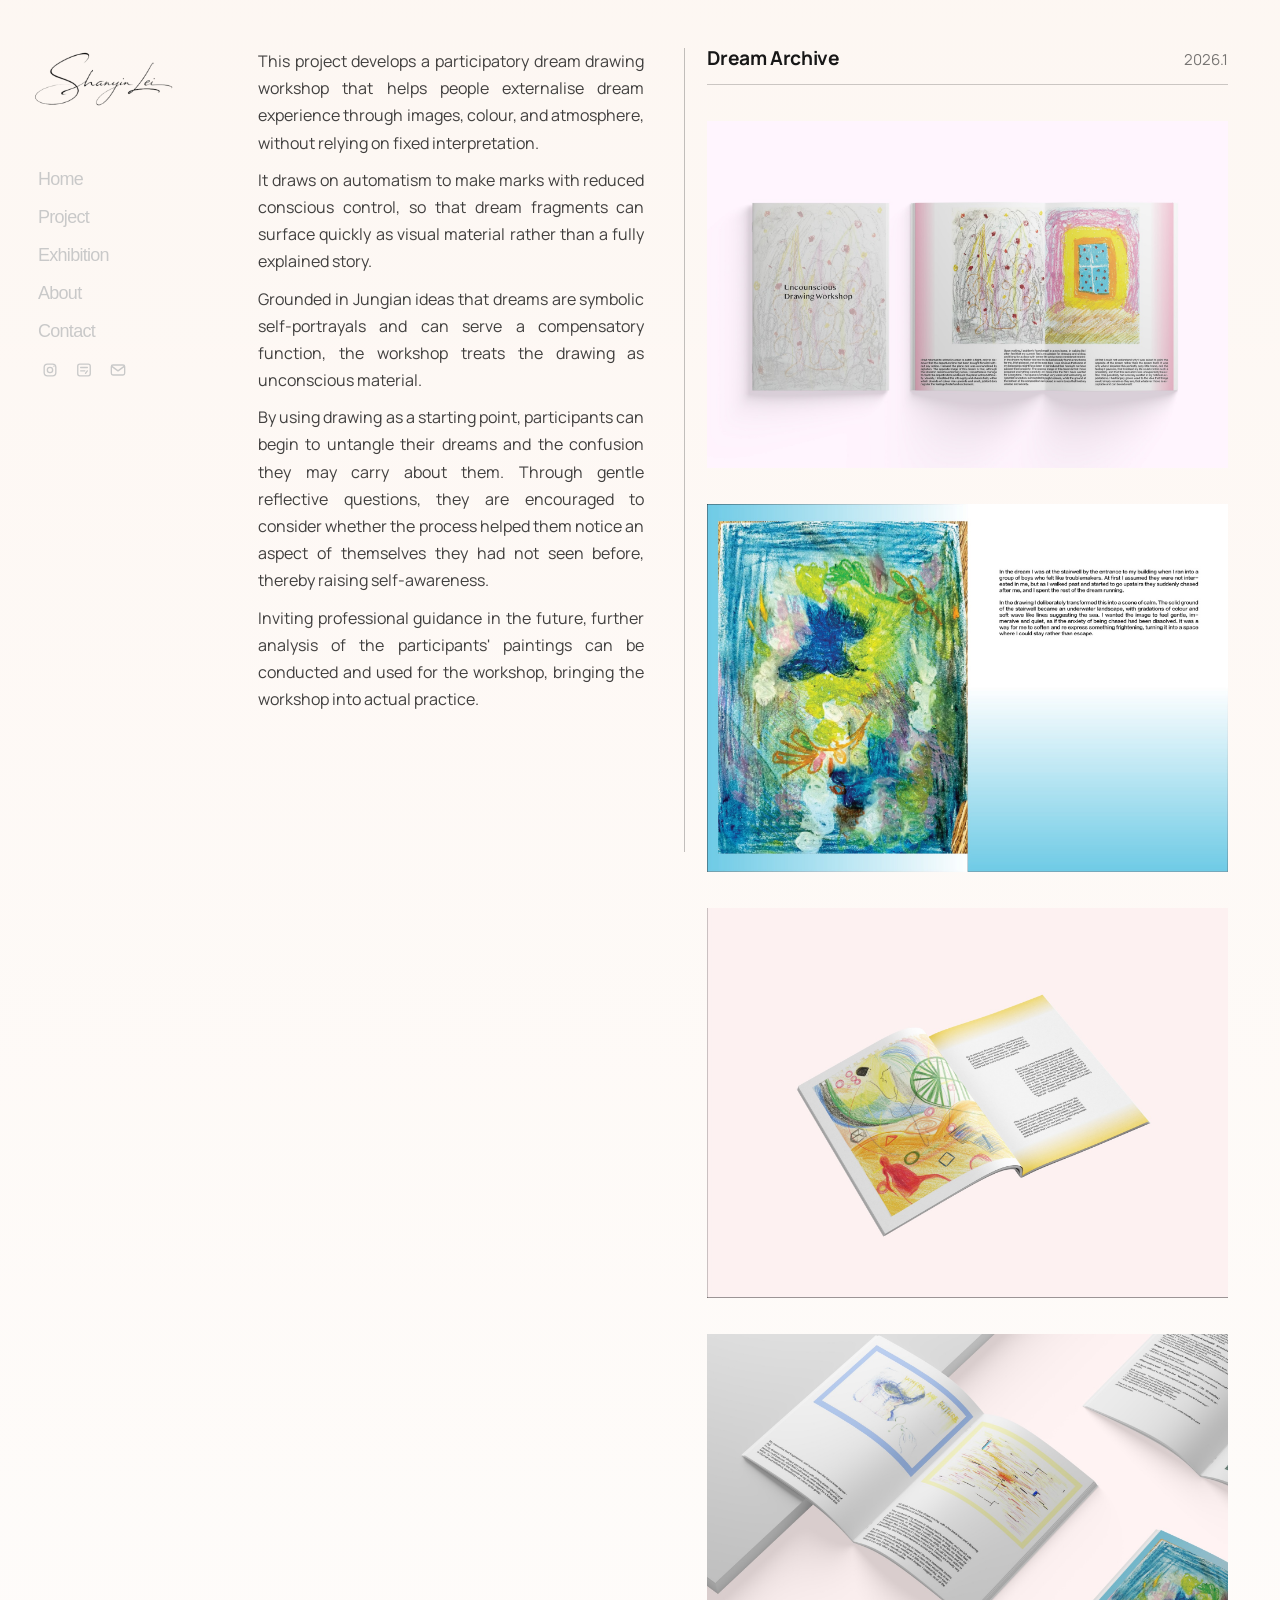
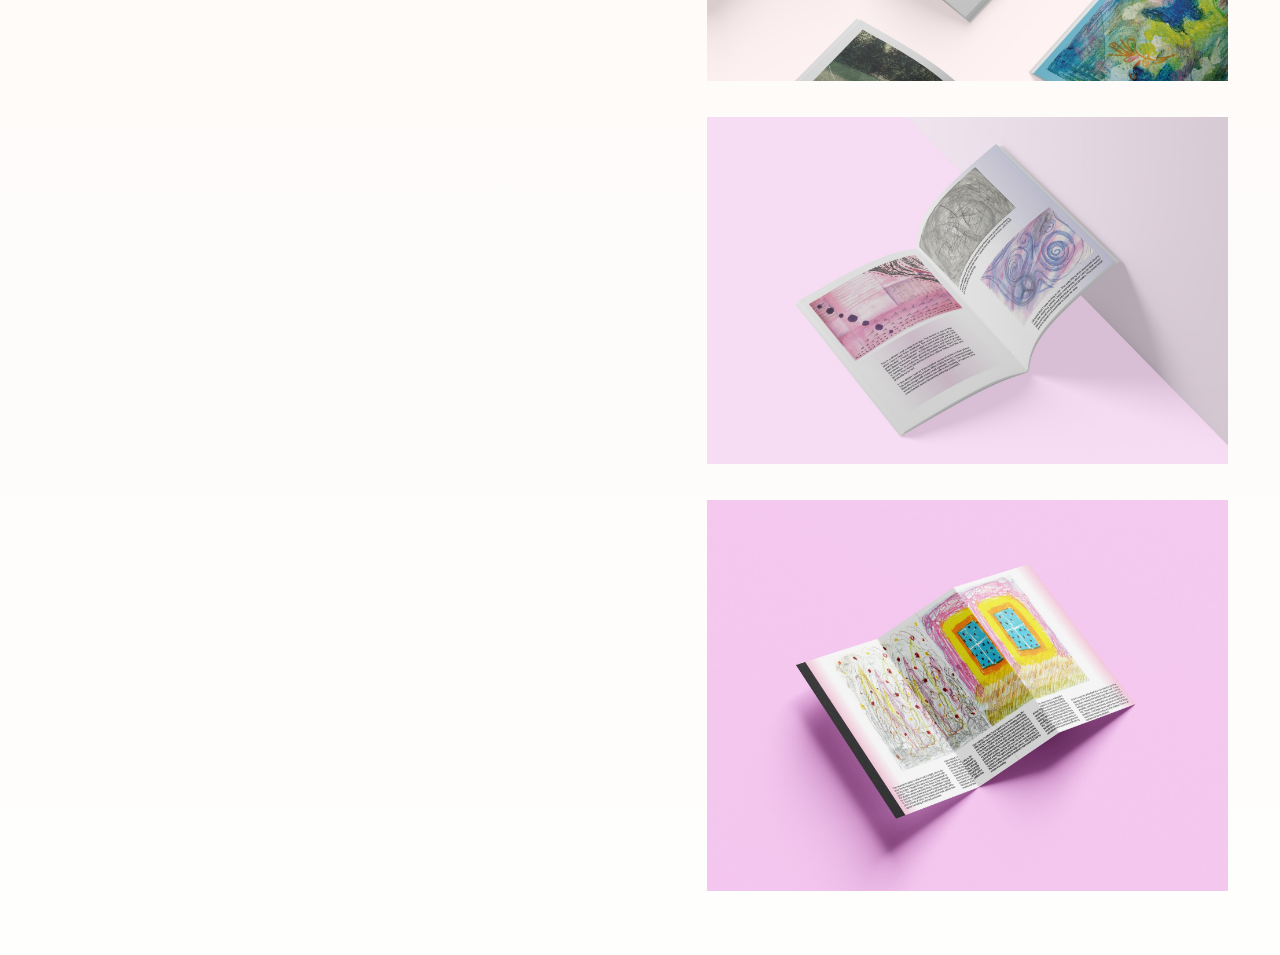
==== commit b8446f36: "Update detail page layout" ====
--- a/project-1.html
+++ b/project-1.html
@@ -13,19 +13,29 @@
     <link rel="stylesheet" href="styles.css" />
   </head>
   <body class="detail-page">
-    <nav class="side-nav" aria-label="Main navigation">
-      <a class="side-nav-item" href="index.html#home"><span class="side-nav-label">Home</span></a>
-      <a class="side-nav-item" href="index.html#projects"><span class="side-nav-label">Projects</span></a>
-      <a class="side-nav-item" href="index.html#exhibitions"><span class="side-nav-label">Exhibitions</span></a>
-      <a class="side-nav-item" href="index.html#about"><span class="side-nav-label">About</span></a>
-      <a class="side-nav-item" href="index.html#contact"><span class="side-nav-label">Contact</span></a>
-    </nav>
-    <img class="signature-mark" src="签名.png" alt="" />
-
+    <aside class="detail-rail" aria-label="Portfolio navigation">
+      <img class="detail-rail-signature" src="签名.png" alt="Shanyin Lei" />
+      <nav class="detail-rail-nav">
+        <a href="index.html#home">Home</a>
+        <a href="index.html#projects">Project</a>
+        <a href="index.html#exhibitions">Exhibition</a>
+        <a href="index.html#about">About</a>
+        <a href="index.html#contact">Contact</a>
+      </nav>
+      <div class="detail-rail-contact" aria-label="Contact links">
+        <a class="detail-social-link" href="https://www.instagram.com/vicky_lei10/" aria-label="Instagram">
+          <svg viewBox="0 0 24 24" aria-hidden="true"><rect x="5" y="5" width="14" height="14" rx="4"></rect><circle cx="12" cy="12" r="3.2"></circle><path d="M16.7 7.4h.1"></path></svg>
+        </a>
+        <a class="detail-social-link" href="https://xhslink.com/m/3OLsiYLovVS" aria-label="Xiaohongshu">
+          <svg viewBox="0 0 24 24" aria-hidden="true"><rect x="4.5" y="5" width="15" height="14" rx="2.4"></rect><path d="M8 9h8M8 13h5M16 13l-2.2 3"></path></svg>
+        </a>
+        <a class="detail-social-link" href="mailto:vicky1010@gmail.com" aria-label="Email">
+          <svg viewBox="0 0 24 24" aria-hidden="true"><rect x="4" y="6" width="16" height="12" rx="2"></rect><path d="m5 8 7 5 7-5"></path></svg>
+        </a>
+      </div>
+    </aside>
     <main class="detail-shell detail-layout">
       <aside class="detail-sidebar">
-        <h1>Dream Archive</h1>
-
         <section class="detail-text-block">
           <p>
             This project develops a participatory dream drawing workshop that helps people externalise dream experience through images, colour, and atmosphere, without relying on fixed interpretation.
@@ -46,6 +56,10 @@
       </aside>
 
       <section class="detail-media-stack" aria-label="Dream Archive images">
+        <header class="detail-project-header">
+          <h1>Dream Archive</h1>
+          <p>2026.1</p>
+        </header>
         <figure class="detail-media-item detail-media-feature"><img src="主项目1/第一张.jpg" alt="Dream Archive cover image" /></figure>
         <figure class="detail-media-item"><img src="主项目1/Untitled-311.jpg" alt="Dream Archive image 1" /></figure>
         <figure class="detail-media-item"><img src="主项目1/4 copy.jpg" alt="Dream Archive image 2" /></figure>
--- a/styles.css
+++ b/styles.css
@@ -115,6 +115,79 @@
   z-index: 34;
   width: clamp(82px, 9vw, 132px);
   pointer-events: none;
+}
+
+.detail-rail {
+  position: fixed;
+  top: 0;
+  bottom: 0;
+  left: 0;
+  z-index: 24;
+  width: 230px;
+  padding: 44px 10px 36px 38px;
+  display: flex;
+  flex-direction: column;
+  align-items: flex-start;
+  background: transparent;
+}
+
+.detail-rail-signature {
+  width: 148px;
+  height: auto;
+  margin: 0 0 58px;
+  margin-left: -8px;
+}
+
+.detail-rail-nav {
+  width: 148px;
+  display: flex;
+  flex-direction: column;
+  align-items: flex-start;
+  gap: 20px;
+}
+
+.detail-rail-nav a {
+  color: #c9c9c9;
+  font-family: "Lato", sans-serif;
+  font-size: clamp(18px, 1.4vw, 26px);
+  line-height: 1;
+  font-weight: 400;
+  text-decoration: none;
+  letter-spacing: -0.04em;
+  text-align: left;
+}
+
+.detail-rail-contact {
+  display: flex;
+  gap: 10px;
+  margin-top: 18px;
+  width: 148px;
+  justify-content: flex-start;
+}
+
+.detail-social-link {
+  width: 24px;
+  height: 24px;
+  display: grid;
+  place-items: center;
+  color: #c9c9c9;
+  text-decoration: none;
+}
+
+.detail-social-link svg {
+  width: 20px;
+  height: 20px;
+  stroke: currentColor;
+  fill: none;
+  stroke-width: 1.6;
+  stroke-linecap: round;
+  stroke-linejoin: round;
+}
+
+.detail-social-link span {
+  font-size: 13px;
+  line-height: 1;
+  font-weight: 600;
 }
 
 .background-layer {
@@ -526,24 +599,27 @@
 }
 
 .detail-shell {
-  width: min(1280px, calc(100vw - 48px));
-  margin: 0 auto;
-  padding: 110px 0 64px;
+  width: calc(100vw - 230px);
+  margin: 0 0 0 230px;
+  padding: 48px 52px 64px 0;
 }
 
 .detail-layout {
   display: grid;
-  grid-template-columns: minmax(320px, 1fr) minmax(0, 1.08fr);
-  gap: 52px;
+  grid-template-columns: minmax(360px, 0.98fr) minmax(380px, 1.12fr);
+  gap: 22px;
   align-items: start;
 }
 
 .detail-sidebar {
   position: sticky;
-  top: 110px;
+  top: 48px;
+  min-height: calc(100vh - 96px);
+  padding: 0 40px 0 28px;
   display: grid;
   gap: 18px;
   align-content: start;
+  border-right: 1px solid rgba(23, 23, 23, 0.26);
 }
 
 .detail-sidebar h1 {
@@ -592,7 +668,34 @@
 
 .detail-media-stack {
   display: grid;
+  gap: 36px;
+  padding-left: 0;
+  max-width: 920px;
+}
+
+.detail-project-header {
+  display: flex;
+  align-items: baseline;
+  justify-content: space-between;
   gap: 24px;
+  padding: 0 0 14px;
+  border-bottom: 1px solid rgba(23, 23, 23, 0.22);
+}
+
+.detail-project-header h1 {
+  margin: 0;
+  font-size: clamp(18px, 1.5vw, 26px);
+  line-height: 1.12;
+  font-weight: 700;
+  letter-spacing: -0.02em;
+}
+
+.detail-project-header p {
+  margin: 0;
+  flex: 0 0 auto;
+  font-size: 15px;
+  line-height: 1;
+  color: rgba(23, 23, 23, 0.58);
 }
 
 .detail-media-item {
@@ -600,7 +703,7 @@
   border-radius: 0;
   overflow: hidden;
   background: rgba(255, 255, 255, 0.8);
-  box-shadow: 0 12px 34px rgba(0, 0, 0, 0.08);
+  box-shadow: none;
 }
 
 .detail-media-item img,
@@ -688,9 +791,51 @@
     gap: 28px;
   }
 
+  .detail-rail {
+    position: relative;
+    width: auto;
+    min-height: auto;
+    padding: 28px 24px 18px;
+    display: flex;
+    gap: 0;
+  }
+
+  .detail-rail-signature {
+    width: 112px;
+    margin-bottom: 22px;
+  }
+
+  .detail-rail-nav {
+    width: auto;
+    display: flex;
+    flex-wrap: wrap;
+    flex-direction: row;
+    gap: 14px 22px;
+    justify-content: flex-start;
+  }
+
+  .detail-rail-nav a {
+    font-size: 18px;
+  }
+
+  .detail-rail-contact {
+    width: auto;
+    justify-content: flex-start;
+    margin-top: 14px;
+  }
+
+  .detail-shell {
+    width: min(100vw - 32px, 980px);
+    margin: 0 auto;
+    padding: 24px 0 48px;
+  }
+
   .detail-sidebar {
     position: relative;
     top: auto;
+    min-height: auto;
+    padding: 0;
+    border-right: 0;
   }
 
   .signature-mark {
@@ -743,10 +888,6 @@
     font-size: 14px;
   }
 
-  .detail-page .side-nav {
-    right: 96px;
-  }
-
   .hero-copy h1,
   .detail-header h1 {
     font-size: clamp(36px, 14vw, 62px);
@@ -763,8 +904,19 @@
 
   .detail-shell {
     width: min(100vw - 24px, 1280px);
-    padding-top: 118px;
+    padding-top: 22px;
     padding-bottom: 40px;
+  }
+
+  .detail-project-header {
+    align-items: flex-start;
+    flex-direction: column;
+    gap: 8px;
+  }
+
+  .detail-text-block p,
+  .detail-award {
+    font-size: 15px;
   }
 
   .detail-grid {
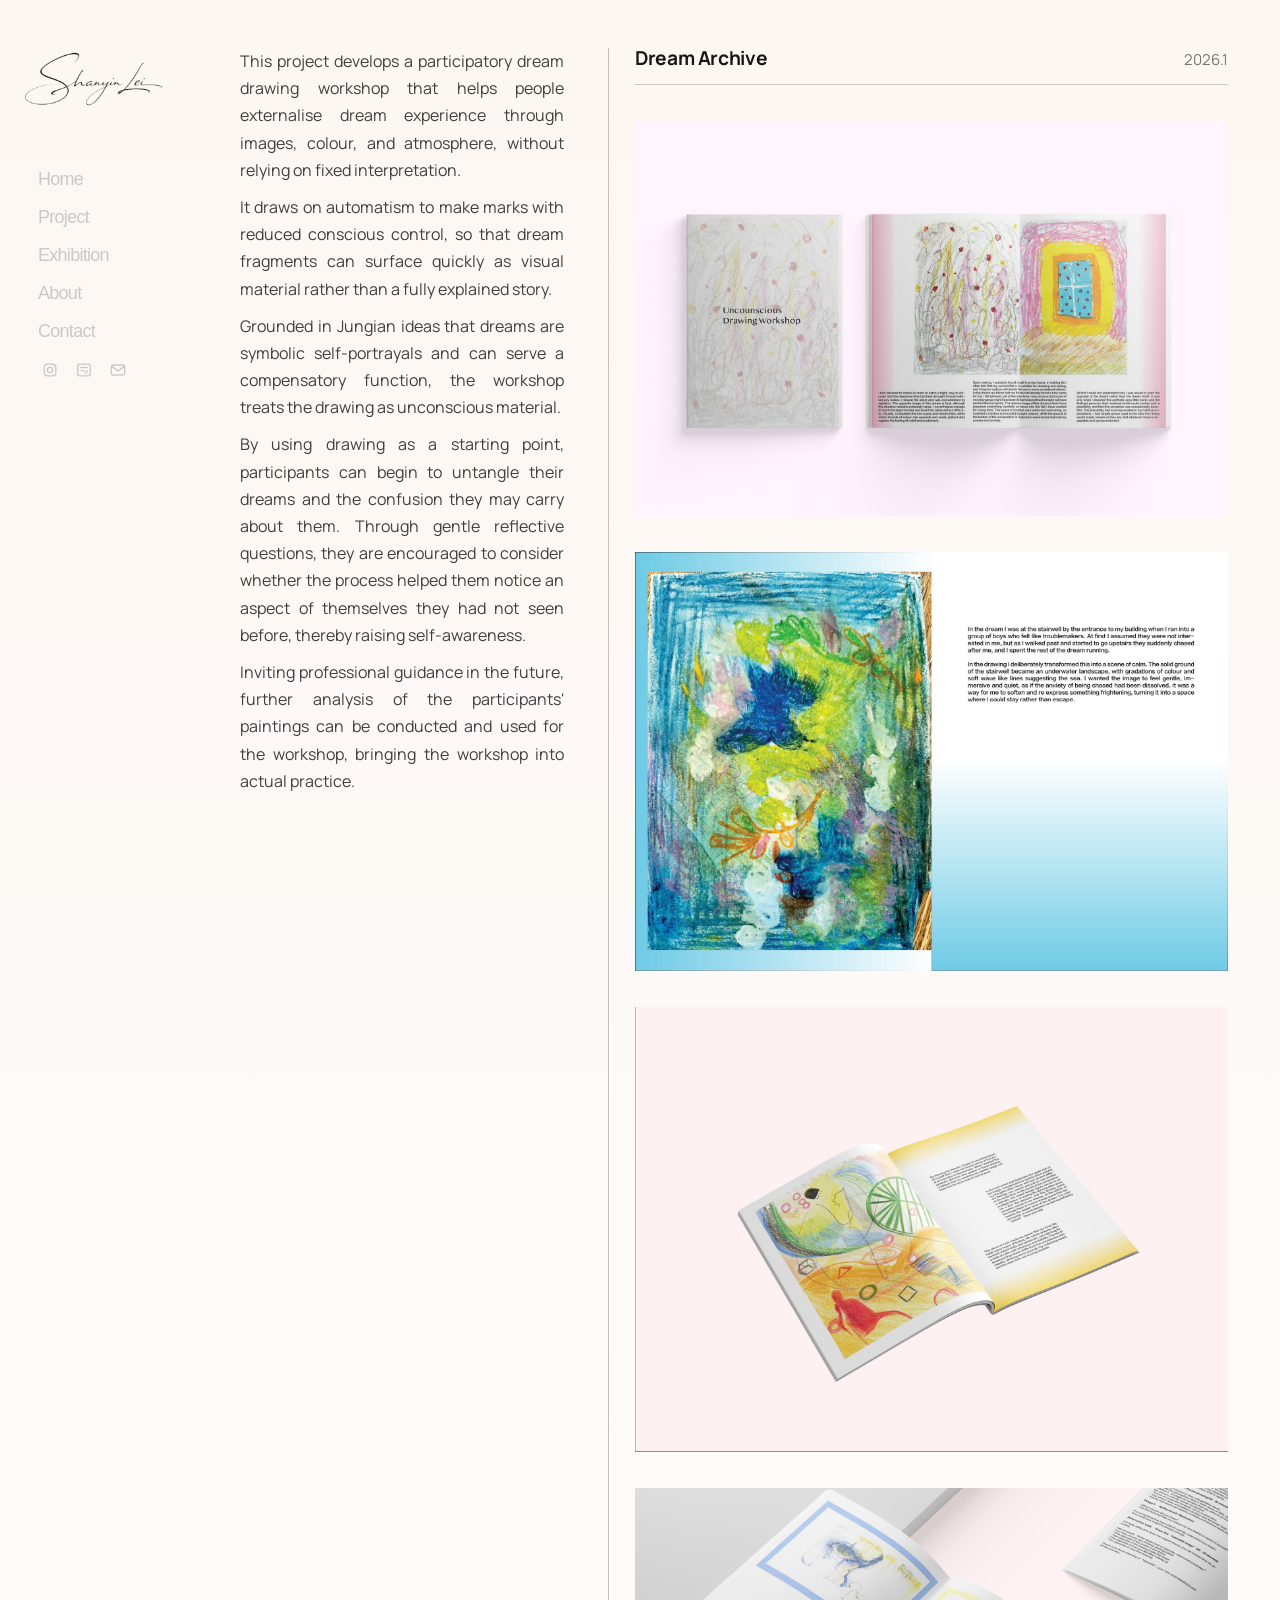
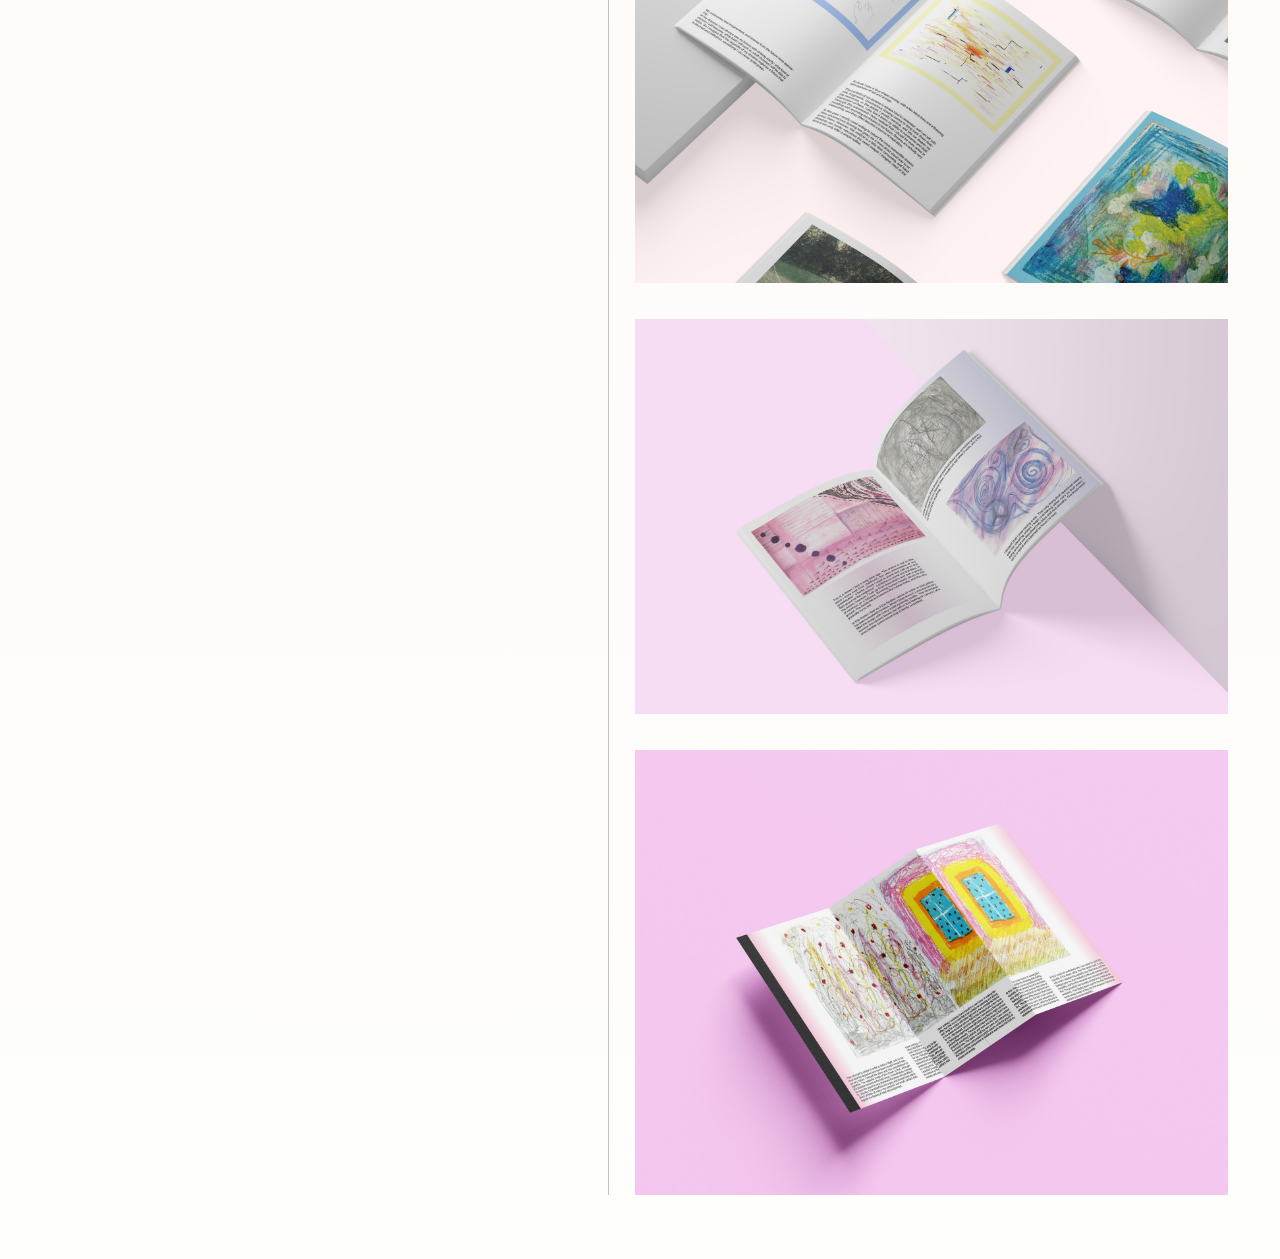
==== commit 59268361: "Restructure exhibitions and contact pages" ====
--- a/project-1.html
+++ b/project-1.html
@@ -16,9 +16,9 @@
     <aside class="detail-rail" aria-label="Portfolio navigation">
       <img class="detail-rail-signature" src="签名.png" alt="Shanyin Lei" />
       <nav class="detail-rail-nav">
-        <a href="index.html#home">Home</a>
+        <a href="index.html?hero=open#home">Home</a>
         <a href="index.html#projects">Project</a>
-        <a href="index.html#exhibitions">Exhibition</a>
+        <a href="exhibition.html">Exhibition</a>
         <a href="index.html#about">About</a>
         <a href="index.html#contact">Contact</a>
       </nav>
--- a/styles.css
+++ b/styles.css
@@ -54,6 +54,50 @@
   background: linear-gradient(180deg, rgba(102, 205, 132, 0) 0%, rgba(102, 205, 132, 0.22) 34%, rgba(35, 160, 88, 0.84) 100%);
 }
 
+.reveal-on-scroll {
+  opacity: 0;
+  transform: translate3d(0, 38px, 0);
+  transition:
+    opacity 0.82s cubic-bezier(0.22, 1, 0.36, 1),
+    transform 0.82s cubic-bezier(0.22, 1, 0.36, 1);
+  will-change: opacity, transform;
+}
+
+.reveal-on-scroll.is-visible {
+  opacity: 1;
+  transform: translate3d(0, 0, 0);
+}
+
+.reveal-on-scroll[data-reveal="soft"] {
+  transform: translate3d(0, 28px, 0);
+  transition-duration: 0.72s;
+}
+
+.reveal-on-scroll[data-reveal="image"] {
+  transform: translate3d(0, 52px, 0) scale(0.985);
+  transition-duration: 0.96s;
+}
+
+.reveal-on-scroll[data-reveal="image"].is-visible {
+  transform: translate3d(0, 0, 0) scale(1);
+}
+
+.reveal-on-scroll[data-reveal-delay="1"] {
+  transition-delay: 0.08s;
+}
+
+.reveal-on-scroll[data-reveal-delay="2"] {
+  transition-delay: 0.16s;
+}
+
+.reveal-on-scroll[data-reveal-delay="3"] {
+  transition-delay: 0.24s;
+}
+
+.reveal-on-scroll[data-reveal-delay="4"] {
+  transition-delay: 0.32s;
+}
+
 img,
 video {
   display: block;
@@ -73,16 +117,91 @@
 
 .side-nav {
   position: fixed;
+  z-index: 32;
+  pointer-events: none;
+}
+
+.home-top-nav {
   top: 24px;
   left: 0;
   right: 0;
-  z-index: 32;
   display: flex;
   flex-direction: row;
   align-items: center;
   justify-content: center;
   gap: clamp(26px, 4vw, 54px);
+  opacity: 1;
+  transform: translate3d(0, 0, 0);
+  transition:
+    opacity 0.34s ease,
+    transform 0.55s cubic-bezier(0.22, 1, 0.36, 1);
+}
+
+.home-side-nav {
+  top: 0;
+  bottom: 0;
+  left: 0;
+  width: 230px;
+  padding: 44px 10px 36px 32px;
+  display: flex;
+  flex-direction: column;
+  align-items: flex-start;
+  justify-content: flex-start;
+  gap: 20px;
+  opacity: 0;
+  transform: translate3d(-26px, -12px, 0);
+  transition:
+    opacity 0.3s ease,
+    transform 0.62s cubic-bezier(0.22, 1, 0.36, 1);
+}
+
+.cover-shell.is-side-nav .home-top-nav {
+  opacity: 0;
+  transform: translate3d(0, -18px, 0);
+}
+
+.cover-shell.is-side-nav .home-side-nav {
+  opacity: 1;
+  transform: translate3d(0, 0, 0);
   pointer-events: auto;
+}
+
+.side-nav-signature-wrap {
+  position: relative;
+  display: block;
+  width: 148px;
+  margin: 0 0 58px;
+  margin-left: -18px;
+  overflow: hidden;
+  opacity: 0;
+  clip-path: inset(0 100% 0 0);
+  transform: translate3d(-10px, 0, 0);
+}
+
+.side-nav-signature-wrap::after {
+  content: "";
+  position: absolute;
+  inset: -8% -12% -8% auto;
+  width: 44%;
+  background: linear-gradient(90deg, rgba(255, 255, 255, 0) 0%, rgba(255, 255, 255, 0.96) 45%, rgba(255, 255, 255, 0) 100%);
+  transform: translateX(-220%);
+  pointer-events: none;
+}
+
+.cover-shell.is-side-nav .side-nav-signature-wrap {
+  opacity: 1;
+  animation: signature-reveal 0.92s cubic-bezier(0.2, 0.85, 0.22, 1) 0.18s both;
+}
+
+.cover-shell.is-side-nav .side-nav-signature-wrap::after {
+  animation: signature-wipe 0.92s cubic-bezier(0.2, 0.85, 0.22, 1) 0.18s both;
+}
+
+.side-nav-signature {
+  display: block;
+  width: 148px;
+  height: auto;
+  margin: 0;
 }
 
 .side-nav-item {
@@ -91,6 +210,23 @@
   color: #c9c9c9;
   text-decoration: none;
   font-family: "Lato", sans-serif;
+  pointer-events: auto;
+  transition:
+    color 0.28s ease,
+    opacity 0.34s ease,
+    transform 0.52s cubic-bezier(0.22, 1, 0.36, 1);
+}
+
+.side-nav-item.is-active {
+  color: #171717;
+}
+
+.home-top-nav .side-nav-item.is-active {
+  opacity: 1;
+}
+
+.cover-shell.is-side-nav .home-side-nav .side-nav-item.is-active {
+  color: #171717;
 }
 
 .side-nav-label {
@@ -98,6 +234,80 @@
   line-height: 1;
   font-weight: 400;
   letter-spacing: -0.04em;
+}
+
+.home-side-nav .side-nav-item,
+.home-side-nav .side-nav-contact {
+  opacity: 0;
+  transform: translate3d(-12px, 0, 0);
+}
+
+.cover-shell.is-side-nav .home-side-nav .side-nav-item,
+.cover-shell.is-side-nav .home-side-nav .side-nav-contact {
+  opacity: 1;
+  transform: translate3d(0, 0, 0);
+}
+
+.cover-shell.is-side-nav .home-side-nav .side-nav-item:nth-of-type(1) {
+  transition-delay: 0.16s;
+}
+
+.cover-shell.is-side-nav .home-side-nav .side-nav-item:nth-of-type(2) {
+  transition-delay: 0.22s;
+}
+
+.cover-shell.is-side-nav .home-side-nav .side-nav-item:nth-of-type(3) {
+  transition-delay: 0.28s;
+}
+
+.cover-shell.is-side-nav .home-side-nav .side-nav-item:nth-of-type(4) {
+  transition-delay: 0.34s;
+}
+
+.cover-shell.is-side-nav .home-side-nav .side-nav-item:nth-of-type(5) {
+  transition-delay: 0.4s;
+}
+
+.cover-shell.is-side-nav .home-side-nav .side-nav-contact {
+  transition-delay: 0.46s;
+}
+
+.cover-shell.is-side-nav .home-side-nav .side-nav-item {
+  color: #c9c9c9;
+  font-size: clamp(18px, 1.4vw, 26px);
+  line-height: 1;
+  text-align: left;
+}
+
+.cover-shell.is-side-nav .home-side-nav .side-nav-label {
+  font-size: clamp(18px, 1.4vw, 26px);
+}
+
+.side-nav-contact {
+  display: flex;
+  gap: 10px;
+  margin-top: 18px;
+  width: 148px;
+  justify-content: flex-start;
+}
+
+.side-social-link {
+  width: 24px;
+  height: 24px;
+  display: grid;
+  place-items: center;
+  color: #c9c9c9;
+  text-decoration: none;
+}
+
+.side-social-link svg {
+  width: 20px;
+  height: 20px;
+  stroke: currentColor;
+  fill: none;
+  stroke-width: 1.6;
+  stroke-linecap: round;
+  stroke-linejoin: round;
 }
 
 .detail-page .side-nav {
@@ -135,7 +345,7 @@
   width: 148px;
   height: auto;
   margin: 0 0 58px;
-  margin-left: -8px;
+  margin-left: -18px;
 }
 
 .detail-rail-nav {
@@ -233,11 +443,12 @@
   margin: 0;
   max-width: none;
   font-family: "Manrope", sans-serif;
-  font-size: clamp(34px, 4.6vw, 76px);
+  font-size: clamp(28px, 3.9vw, 62px);
   line-height: 0.98;
   letter-spacing: -0.04em;
   text-align: left;
   white-space: nowrap;
+  margin-left: 64px;
   transform: none;
 }
 
@@ -456,6 +667,36 @@
   cursor: pointer;
 }
 
+@keyframes signature-reveal {
+  0% {
+    opacity: 0;
+    clip-path: inset(0 100% 0 0);
+    transform: translate3d(-10px, 0, 0);
+  }
+
+  100% {
+    opacity: 1;
+    clip-path: inset(0 0 0 0);
+    transform: translate3d(0, 0, 0);
+  }
+}
+
+@keyframes signature-wipe {
+  0% {
+    transform: translateX(-220%);
+    opacity: 0;
+  }
+
+  20% {
+    opacity: 1;
+  }
+
+  100% {
+    transform: translateX(210%);
+    opacity: 0;
+  }
+}
+
 @keyframes vinyl-spin {
   from {
     transform: translateZ(0) rotate(0deg);
@@ -470,6 +711,10 @@
   background:
     linear-gradient(180deg, rgba(255, 248, 244, 0.82), rgba(255, 255, 255, 0.92)),
     #f6f2eb;
+}
+
+.standalone-main {
+  min-height: 100vh;
 }
 
 .project-two-panel {
@@ -598,6 +843,456 @@
   box-shadow: 0 34px 90px rgba(18, 18, 18, 0.24);
 }
 
+.exhibitions-panel {
+  position: relative;
+  z-index: 2;
+  padding: 96px 0 120px;
+  background:
+    linear-gradient(180deg, rgba(248, 246, 241, 0.18), rgba(248, 246, 241, 0.9) 18%, #f8f6f1 100%);
+}
+
+.exhibitions-page-panel {
+  min-height: 100vh;
+  padding-top: 72px;
+}
+
+.exhibitions-shell {
+  width: calc(100vw - 302px);
+  margin: 0 72px 0 230px;
+  display: grid;
+  gap: 84px;
+}
+
+.exhibition-entry {
+  display: grid;
+  gap: 28px;
+}
+
+.exhibition-copy {
+  display: grid;
+  gap: 8px;
+  width: 100%;
+}
+
+.exhibition-heading {
+  width: 100%;
+  display: grid;
+  grid-template-columns: minmax(0, 1fr) auto;
+  align-items: start;
+  column-gap: 24px;
+}
+
+.exhibition-index {
+  margin: 6px 0 0;
+  font-size: 13px;
+  line-height: 1;
+  letter-spacing: 0.12em;
+  text-transform: uppercase;
+  color: rgba(23, 23, 23, 0.46);
+  text-align: right;
+  justify-self: end;
+  white-space: nowrap;
+}
+
+.exhibition-copy h2 {
+  margin: 0;
+  font-family: "Cormorant Garamond", serif;
+  font-size: clamp(32px, 3.2vw, 52px);
+  line-height: 0.98;
+  font-weight: 500;
+  letter-spacing: -0.03em;
+}
+
+.exhibition-copy p {
+  margin: 0;
+  max-width: 820px;
+  font-size: 17px;
+  line-height: 1.68;
+  color: rgba(23, 23, 23, 0.78);
+}
+
+.exhibition-media {
+  display: grid;
+  gap: 18px;
+}
+
+.exhibition-frame {
+  margin: 0;
+  overflow: hidden;
+  background: rgba(255, 255, 255, 0.84);
+}
+
+.exhibition-frame-wide {
+  width: 100%;
+  max-width: 100%;
+  aspect-ratio: 16 / 9;
+  background: #000;
+}
+
+.exhibition-frame img {
+  width: 100%;
+  display: block;
+  height: auto;
+}
+
+.exhibition-frame video {
+  width: 100%;
+  display: block;
+  height: 100%;
+  background: #000;
+  object-fit: contain;
+}
+
+.exhibition-two-layout {
+  grid-template-columns: minmax(0, 0.84fr) minmax(0, 1.16fr);
+  align-items: start;
+  gap: 18px;
+}
+
+.exhibition-two-tall {
+  grid-column: 1;
+  grid-row: 1;
+}
+
+.exhibition-two-right-stack {
+  grid-column: 2;
+  display: grid;
+  align-content: start;
+  gap: 18px;
+}
+
+.exhibition-two-right {
+  width: 100%;
+}
+
+.exhibition-two-layout .exhibition-frame-page {
+  grid-column: 1 / -1;
+}
+
+.exhibition-three-stack {
+  gap: 28px;
+}
+
+.exhibition-frame-page img {
+  width: 100%;
+  min-height: min(86vh, 920px);
+  object-fit: cover;
+}
+
+.about-contact-panel {
+  position: relative;
+  z-index: 2;
+  padding: 72px 0 180px;
+  background:
+    linear-gradient(180deg, rgba(248, 246, 241, 0.72), rgba(248, 246, 241, 0.96)),
+    #f8f6f1;
+}
+
+.about-only-panel {
+  min-height: 100vh;
+}
+
+.about-only-panel .about-contact-shell {
+  grid-template-columns: minmax(0, 1fr) minmax(150px, 0.34fr);
+}
+
+.about-contact-shell {
+  width: calc(100vw - 302px);
+  margin: 0 72px 0 230px;
+  display: grid;
+  grid-template-columns: minmax(0, 1.24fr) minmax(150px, 0.34fr);
+  gap: 52px;
+  align-items: start;
+}
+
+.about-contact-copy {
+  display: grid;
+  gap: 22px;
+  margin-top: -104px;
+}
+
+.about-kicker {
+  margin: 0 0 6px;
+  font-size: 11px;
+  line-height: 1;
+  letter-spacing: 0.12em;
+  text-transform: uppercase;
+  color: rgba(23, 23, 23, 0.48);
+}
+
+.about-intro h2 {
+  margin: 0;
+  font-family: "Cormorant Garamond", serif;
+  font-size: clamp(32px, 3vw, 48px);
+  line-height: 0.92;
+  font-weight: 500;
+  letter-spacing: -0.04em;
+}
+
+.about-name-inline {
+  display: inline-block;
+  margin-left: 0.22em;
+  font-size: 0.72em;
+  letter-spacing: -0.02em;
+  transform: translateY(-0.08em);
+}
+
+.about-role,
+.about-block p,
+.contact-intro,
+.contact-footnote {
+  margin: 0;
+  font-size: 14px;
+  line-height: 1.45;
+  color: rgba(23, 23, 23, 0.8);
+}
+
+.about-role {
+  margin-top: 4px;
+}
+
+.about-block {
+  display: grid;
+  gap: 4px;
+}
+
+.about-block:last-of-type {
+  gap: 12px;
+}
+
+.about-block h3 {
+  margin: 0 0 2px;
+  font-size: 11px;
+  line-height: 1.2;
+  letter-spacing: 0.1em;
+  text-transform: uppercase;
+  color: rgba(23, 23, 23, 0.52);
+}
+
+.contact-block {
+  display: grid;
+  gap: 10px;
+  padding-top: 6px;
+  scroll-margin-top: 72px;
+}
+
+.contact-page-panel {
+  min-height: 100vh;
+  padding-top: 88px;
+}
+
+.contact-page-panel .about-contact-copy {
+  margin-top: 0;
+  gap: 28px;
+}
+
+.contact-page-panel .about-contact-shell {
+  align-items: start;
+}
+
+.contact-page-intro h2 {
+  margin: 0;
+  font-family: "Cormorant Garamond", serif;
+  font-size: clamp(42px, 4vw, 68px);
+  line-height: 0.94;
+  font-weight: 500;
+  letter-spacing: -0.04em;
+}
+
+.contact-page-block {
+  padding-top: 0;
+}
+
+.contact-standalone-panel {
+  position: relative;
+  z-index: 2;
+  min-height: 115vh;
+  padding: 120px 0 220px;
+  background:
+    radial-gradient(circle at 50% 42%, rgba(229, 150, 145, 0.44) 0%, rgba(232, 176, 171, 0.3) 16%, rgba(244, 230, 226, 0.12) 34%, rgba(248, 246, 241, 0.9) 64%, #f8f6f1 100%);
+}
+
+.contact-standalone-shell {
+  width: calc(100vw - 302px);
+  min-height: calc(100vh - 340px);
+  margin: 0 72px 0 230px;
+  display: grid;
+  justify-items: center;
+  align-content: start;
+  gap: 18px;
+  padding-top: 8px;
+}
+
+.contact-standalone-shell .about-kicker {
+  margin-bottom: 2px;
+}
+
+.contact-standalone-intro {
+  margin: 0 0 44px;
+  max-width: 520px;
+  font-size: 15px;
+  line-height: 1.5;
+  text-align: center;
+  color: rgba(23, 23, 23, 0.66);
+  transform: translateX(-20px);
+}
+
+.contact-standalone-list {
+  display: grid;
+  justify-items: center;
+  gap: 52px;
+  width: min(100%, 720px);
+}
+
+.contact-standalone-item {
+  display: grid;
+  justify-items: center;
+  gap: 18px;
+  color: inherit;
+  text-decoration: none;
+}
+
+.contact-standalone-static {
+  cursor: default;
+}
+
+.contact-standalone-icon {
+  width: 42px;
+  height: 42px;
+  display: grid;
+  place-items: center;
+  color: rgba(23, 23, 23, 0.92);
+  transform: translateX(-20px);
+}
+
+.contact-standalone-icon svg {
+  width: 38px;
+  height: 38px;
+  stroke: currentColor;
+  fill: none;
+  stroke-width: 1.5;
+  stroke-linecap: round;
+  stroke-linejoin: round;
+}
+
+.contact-standalone-icon text {
+  fill: currentColor;
+  stroke: none;
+  font-family: "Manrope", sans-serif;
+  font-size: 4.5px;
+  font-weight: 800;
+  letter-spacing: -0.04em;
+}
+
+.contact-standalone-value {
+  font-family: "Cormorant Garamond", serif;
+  font-size: clamp(24px, 2.35vw, 42px);
+  line-height: 1.02;
+  font-weight: 500;
+  letter-spacing: -0.03em;
+  text-align: center;
+  transform: translateX(-20px);
+}
+
+.contact-list {
+  display: grid;
+  gap: 5px;
+  max-width: 620px;
+}
+
+.contact-item {
+  display: grid;
+  grid-template-columns: 18px max-content max-content;
+  align-items: center;
+  column-gap: 6px;
+  width: fit-content;
+  max-width: 100%;
+  padding: 0;
+  color: inherit;
+  text-decoration: none;
+}
+
+.contact-item-static {
+  cursor: default;
+}
+
+.contact-icon {
+  width: 15px;
+  height: 15px;
+  display: grid;
+  place-items: center;
+  color: #171717;
+}
+
+.contact-icon svg {
+  width: 14px;
+  height: 14px;
+  stroke: currentColor;
+  fill: none;
+  stroke-width: 1.4;
+  stroke-linecap: round;
+  stroke-linejoin: round;
+}
+
+.contact-icon-text {
+  font-size: 12px;
+  line-height: 1;
+  font-weight: 600;
+  font-family: "Manrope", sans-serif;
+}
+
+.contact-label {
+  font-size: 14px;
+  line-height: 1;
+  letter-spacing: 0;
+  text-transform: none;
+  color: rgba(23, 23, 23, 0.88);
+}
+
+.contact-label::after {
+  content: ":";
+}
+
+.contact-value {
+  font-size: 14px;
+  line-height: 1.25;
+  color: rgba(23, 23, 23, 0.88);
+}
+
+.contact-footnote {
+  color: rgba(23, 23, 23, 0.56);
+}
+
+.about-portrait {
+  margin: 0;
+  position: sticky;
+  top: 116px;
+  width: min(100%, 176px);
+  justify-self: end;
+  margin-right: 36px;
+  display: grid;
+  gap: 6px;
+}
+
+.about-portrait img {
+  width: 100%;
+  display: block;
+  aspect-ratio: 3 / 4;
+  object-fit: cover;
+}
+
+.about-portrait .contact-footnote {
+  justify-self: end;
+  text-align: right;
+  width: 178%;
+  margin-right: -24px;
+  margin-top: 10px;
+  font-size: 11px;
+  line-height: 1.1;
+  letter-spacing: 0.01em;
+  max-width: 250px;
+}
+
 .detail-shell {
   width: calc(100vw - 230px);
   margin: 0 0 0 230px;
@@ -606,20 +1301,29 @@
 
 .detail-layout {
   display: grid;
-  grid-template-columns: minmax(360px, 0.98fr) minmax(380px, 1.12fr);
-  gap: 22px;
+  grid-template-columns: minmax(280px, 0.79fr) 1px minmax(490px, 1.33fr);
+  column-gap: 26px;
   align-items: start;
+}
+
+.detail-layout::before {
+  content: "";
+  grid-column: 2;
+  grid-row: 1 / -1;
+  align-self: stretch;
+  justify-self: center;
+  width: 1px;
+  background: rgba(23, 23, 23, 0.26);
 }
 
 .detail-sidebar {
   position: sticky;
   top: 48px;
   min-height: calc(100vh - 96px);
-  padding: 0 40px 0 28px;
+  padding: 0 18px 0 10px;
   display: grid;
   gap: 18px;
   align-content: start;
-  border-right: 1px solid rgba(23, 23, 23, 0.26);
 }
 
 .detail-sidebar h1 {
@@ -670,7 +1374,7 @@
   display: grid;
   gap: 36px;
   padding-left: 0;
-  max-width: 920px;
+  max-width: 1160px;
 }
 
 .detail-project-header {
@@ -791,6 +1495,10 @@
     gap: 28px;
   }
 
+  .detail-layout::before {
+    content: none;
+  }
+
   .detail-rail {
     position: relative;
     width: auto;
@@ -830,12 +1538,51 @@
     padding: 24px 0 48px;
   }
 
+  .exhibitions-shell {
+    width: min(100vw - 32px, 980px);
+    margin: 0 auto;
+    gap: 68px;
+  }
+
+  .about-contact-shell {
+    width: min(100vw - 32px, 980px);
+    margin: 0 auto;
+    grid-template-columns: 1fr;
+    gap: 32px;
+  }
+
+  .about-portrait {
+    position: relative;
+    top: auto;
+    width: min(42vw, 220px);
+    max-width: 220px;
+    justify-self: start;
+  }
+
+  .exhibition-heading {
+    grid-template-columns: 1fr;
+    row-gap: 10px;
+  }
+
+  .exhibition-index {
+    margin-top: 0;
+    text-align: left;
+    justify-self: start;
+  }
+
+  .exhibition-copy h2 {
+    font-size: clamp(28px, 7vw, 42px);
+  }
+
+  .exhibition-copy p {
+    font-size: 16px;
+  }
+
   .detail-sidebar {
     position: relative;
     top: auto;
     min-height: auto;
     padding: 0;
-    border-right: 0;
   }
 
   .signature-mark {
@@ -874,7 +1621,7 @@
     transform: none;
   }
 
-  .side-nav {
+  .home-top-nav {
     top: 16px;
     left: 16px;
     right: 16px;
@@ -884,6 +1631,17 @@
     flex-wrap: wrap;
   }
 
+  .home-side-nav {
+    width: 188px;
+    padding: 24px 10px 24px 22px;
+  }
+
+  .side-nav-signature-wrap {
+    width: 128px;
+    margin-bottom: 40px;
+    margin-left: -14px;
+  }
+
   .side-nav-label {
     font-size: 14px;
   }
@@ -906,6 +1664,51 @@
     width: min(100vw - 24px, 1280px);
     padding-top: 22px;
     padding-bottom: 40px;
+  }
+
+  .about-contact-panel {
+    padding: 76px 0 88px;
+  }
+
+  .about-intro h2 {
+    font-size: clamp(34px, 11vw, 56px);
+  }
+
+  .contact-item {
+    grid-template-columns: 18px max-content minmax(0, 1fr);
+    row-gap: 6px;
+    width: 100%;
+  }
+
+  .contact-value {
+    overflow-wrap: anywhere;
+  }
+
+  .exhibitions-panel {
+    padding: 72px 0 88px;
+  }
+
+  .exhibition-entry {
+    gap: 22px;
+  }
+
+  .exhibition-two-layout {
+    grid-template-columns: repeat(1, minmax(0, 1fr));
+  }
+
+  .exhibition-two-tall,
+  .exhibition-two-right-stack,
+  .exhibition-two-layout .exhibition-frame-page {
+    grid-column: auto;
+    grid-row: auto;
+  }
+
+  .exhibition-three-stack {
+    gap: 18px;
+  }
+
+  .exhibition-frame-page img {
+    min-height: auto;
   }
 
   .detail-project-header {
